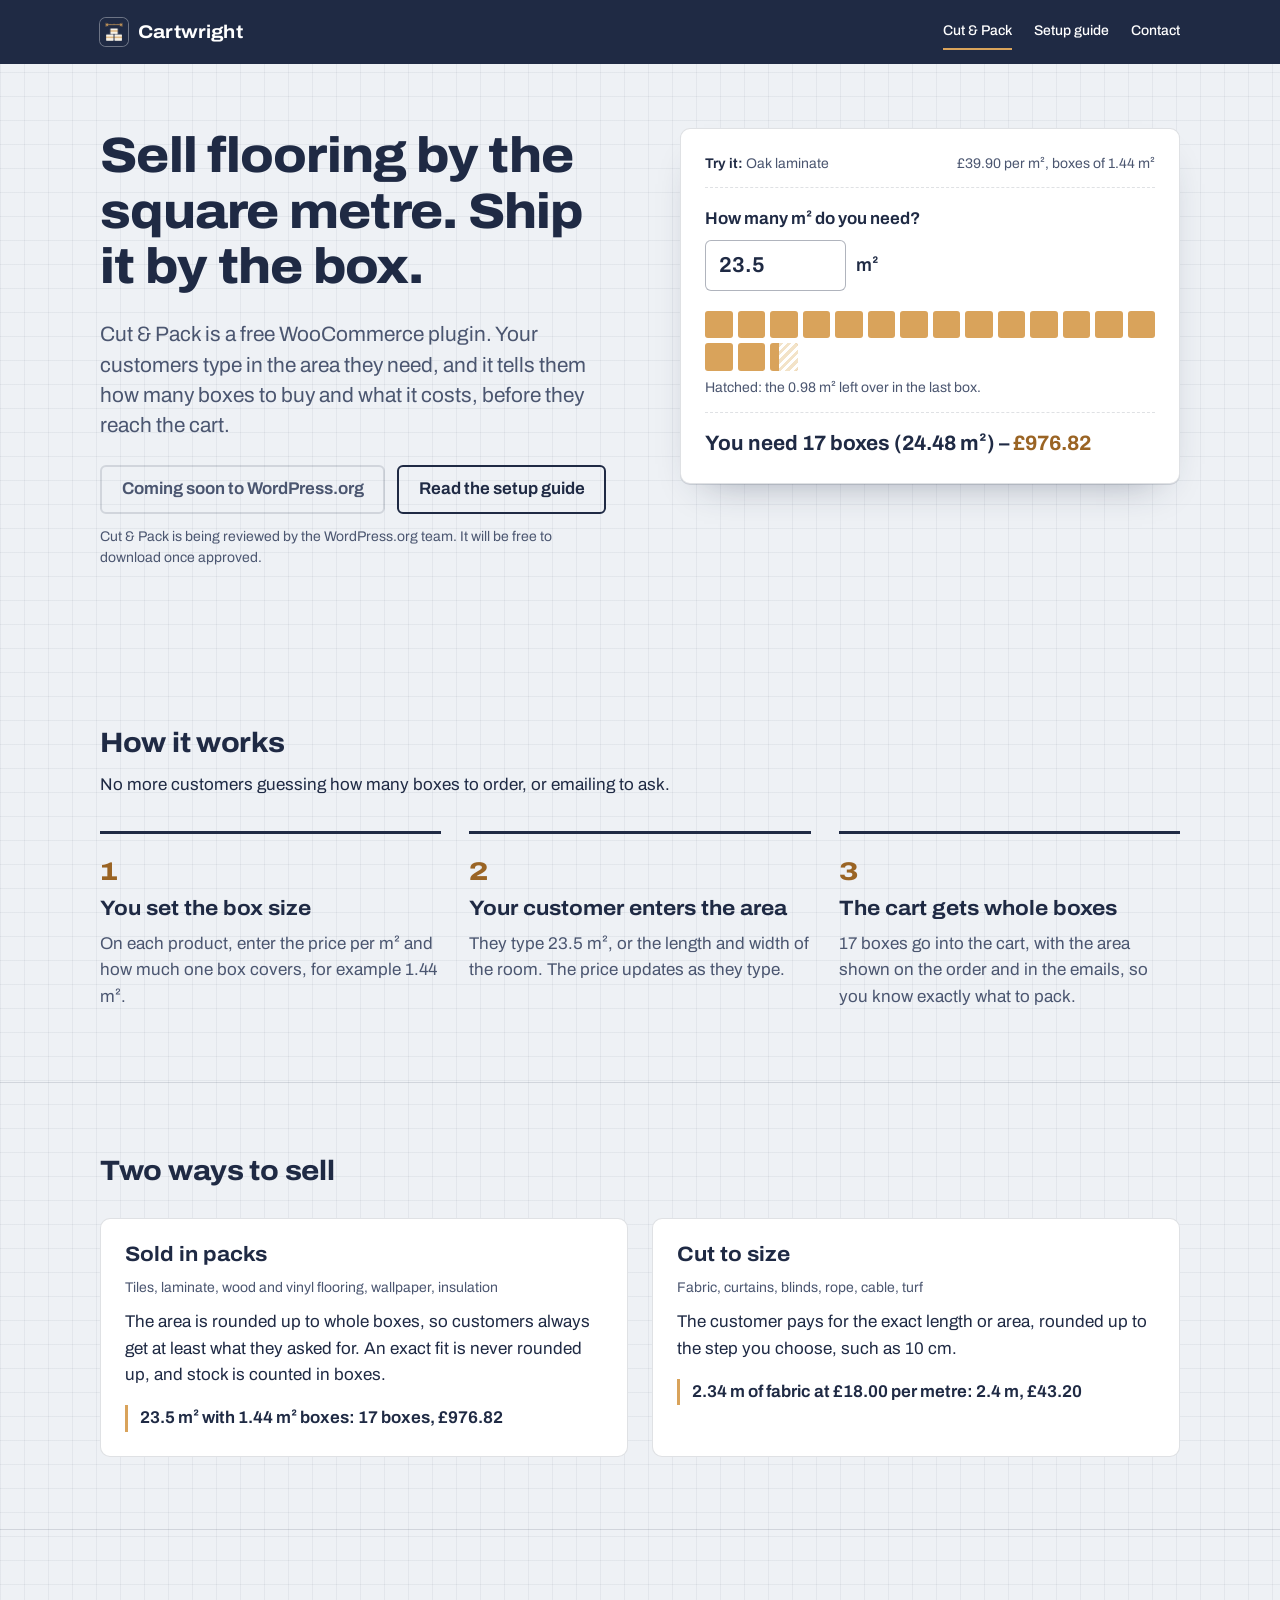
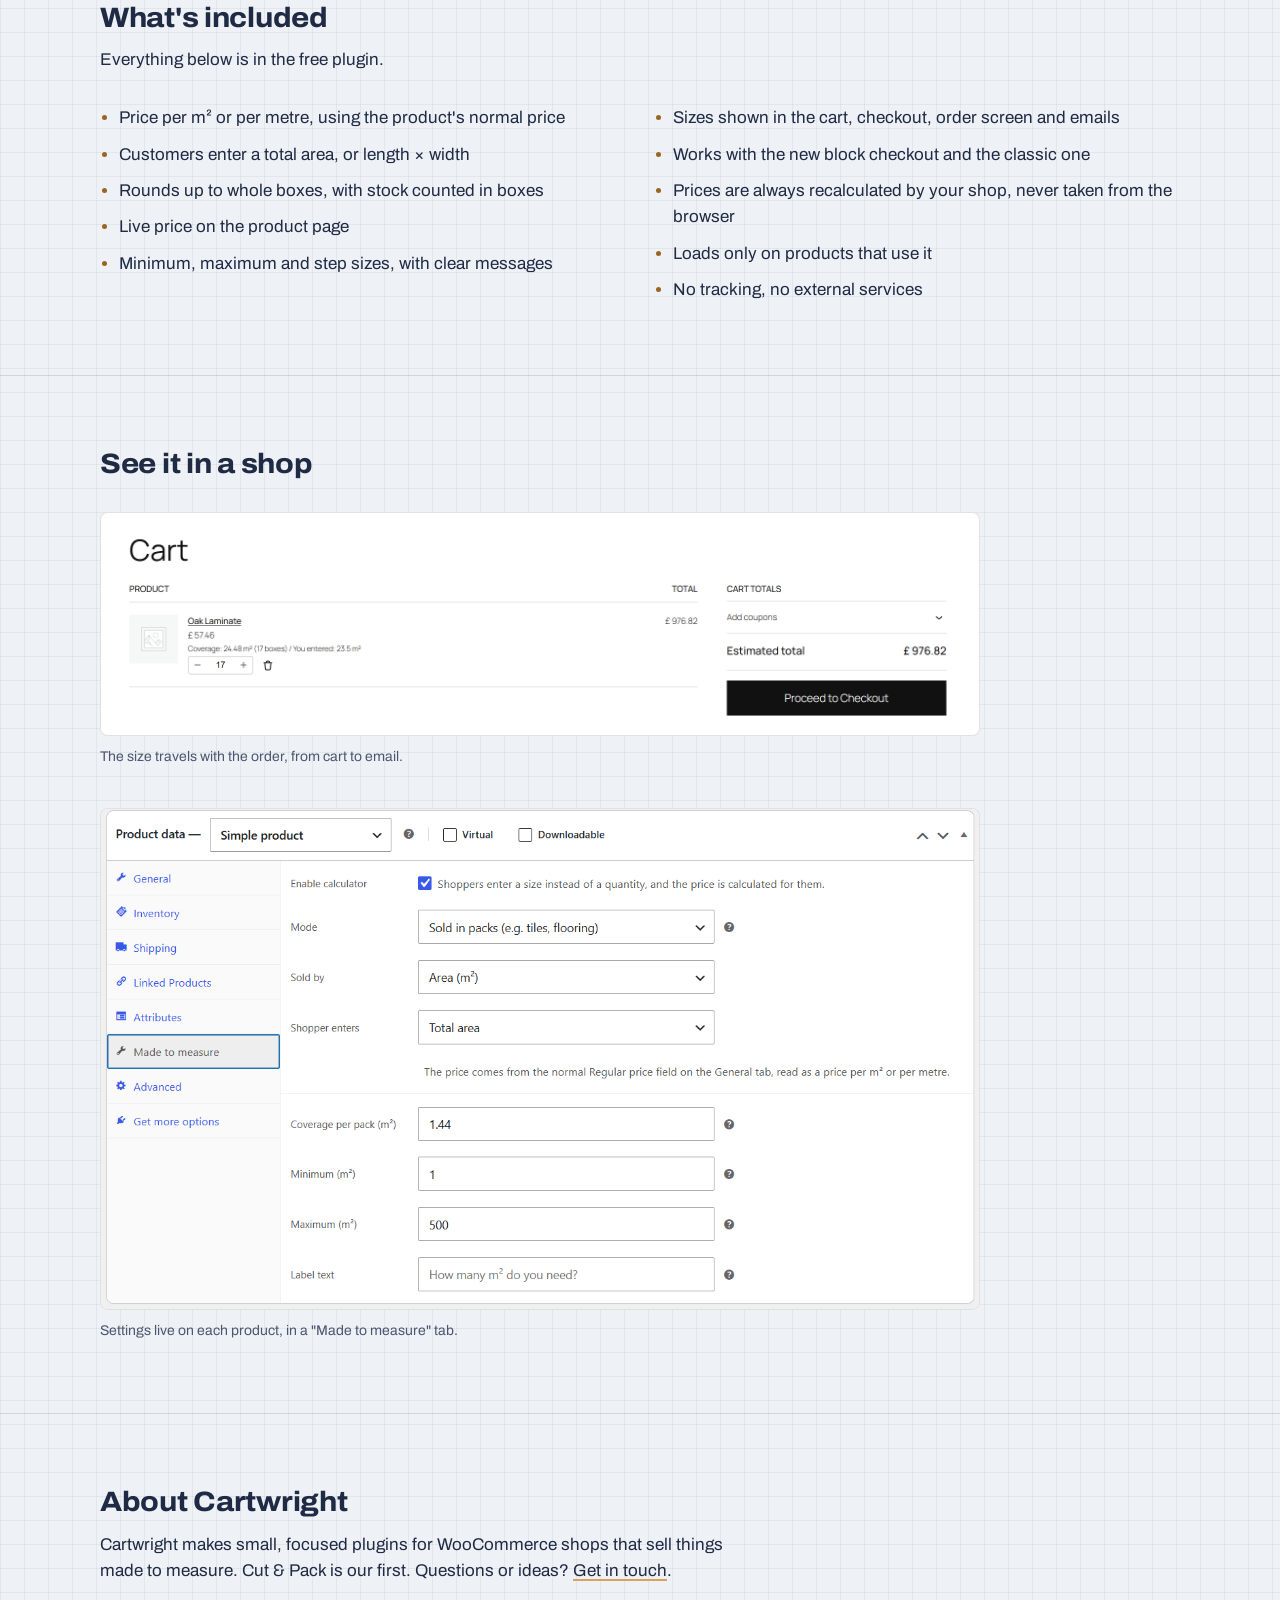
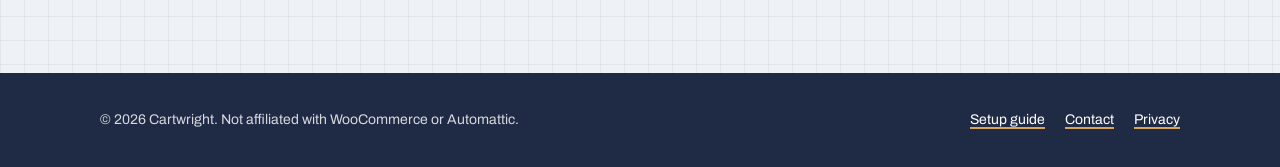
==== index.html @ c766cce6 "Cartwright website: home with Cut & Pack demo, setup guide, contact, privacy Co-Authored-By: Claude " ====
<!doctype html>
<html lang="en-GB">
<head>
	<meta charset="utf-8">
	<meta name="viewport" content="width=device-width, initial-scale=1">
	<title>Cut &amp; Pack – made-to-measure pricing for WooCommerce | Cartwright</title>
	<meta name="description" content="Cut & Pack is a free WooCommerce plugin for tile, flooring and fabric shops. Shoppers enter the area or length they need, and it works out the boxes and the price.">
	<link rel="icon" href="assets/img/favicon-32.png" sizes="32x32">
	<link rel="preload" href="assets/fonts/archivo.woff" as="font" type="font/woff" crossorigin>
	<link rel="stylesheet" href="assets/site.css">
</head>
<body>
	<header class="site-header">
		<div class="wrap">
			<a class="brand" href="./"><img src="assets/img/icon-128x128.png" alt="" width="28" height="28">Cartwright</a>
			<nav class="site-nav" aria-label="Main">
				<a href="./" aria-current="page">Cut &amp; Pack</a>
				<a href="docs/">Setup guide</a>
				<a href="contact/">Contact</a>
			</nav>
		</div>
	</header>

	<main>
		<section class="hero">
			<div class="wrap">
				<div>
					<h1>Sell flooring by the square metre. Ship it by the box.</h1>
					<p class="lead">Cut &amp; Pack is a free WooCommerce plugin. Your customers type in the area they need, and it tells them how many boxes to buy and what it costs, before they reach the cart.</p>
					<div class="actions">
						<span class="btn" aria-disabled="true">Coming soon to WordPress.org</span>
						<a class="btn btn-quiet" href="docs/">Read the setup guide</a>
					</div>
					<p class="note" style="margin-top:12px">Cut &amp; Pack is being reviewed by the WordPress.org team. It will be free to download once approved.</p>
				</div>

				<div class="demo" id="demo">
					<div class="demo-head">
						<span><strong>Try it:</strong> Oak laminate</span>
						<span>£39.90 per m², boxes of 1.44 m²</span>
					</div>
					<label for="demo-area">How many m² do you need?</label>
					<div class="demo-input">
						<input id="demo-area" type="text" inputmode="decimal" autocomplete="off" value="23.5" aria-describedby="demo-result">
						<span class="unit">m²</span>
					</div>
					<div class="boxes" id="demo-boxes" aria-hidden="true"></div>
					<p class="boxes-key" id="demo-key"></p>
					<p class="result" id="demo-result" aria-live="polite"></p>
					<p class="demo-error" id="demo-error" role="alert" hidden></p>
				</div>
			</div>
		</section>

		<section class="section" id="how">
			<div class="wrap">
				<div class="section-intro">
					<h2>How it works</h2>
					<p>No more customers guessing how many boxes to order, or emailing to ask.</p>
				</div>
				<ol class="steps">
					<li>
						<h3>You set the box size</h3>
						<p>On each product, enter the price per m² and how much one box covers, for example 1.44 m².</p>
					</li>
					<li>
						<h3>Your customer enters the area</h3>
						<p>They type 23.5 m², or the length and width of the room. The price updates as they type.</p>
					</li>
					<li>
						<h3>The cart gets whole boxes</h3>
						<p>17 boxes go into the cart, with the area shown on the order and in the emails, so you know exactly what to pack.</p>
					</li>
				</ol>
			</div>
		</section>

		<section class="section" id="modes">
			<div class="wrap">
				<div class="section-intro">
					<h2>Two ways to sell</h2>
				</div>
				<div class="modes">
					<div class="mode">
						<h3>Sold in packs</h3>
						<p class="for">Tiles, laminate, wood and vinyl flooring, wallpaper, insulation</p>
						<p>The area is rounded up to whole boxes, so customers always get at least what they asked for. An exact fit is never rounded up, and stock is counted in boxes.</p>
						<p class="example">23.5 m² with 1.44 m² boxes: 17 boxes, £976.82</p>
					</div>
					<div class="mode">
						<h3>Cut to size</h3>
						<p class="for">Fabric, curtains, blinds, rope, cable, turf</p>
						<p>The customer pays for the exact length or area, rounded up to the step you choose, such as 10 cm.</p>
						<p class="example">2.34 m of fabric at £18.00 per metre: 2.4 m, £43.20</p>
					</div>
				</div>
			</div>
		</section>

		<section class="section" id="features">
			<div class="wrap">
				<div class="section-intro">
					<h2>What's included</h2>
					<p>Everything below is in the free plugin.</p>
				</div>
				<ul class="features">
					<li>Price per m² or per metre, using the product's normal price</li>
					<li>Customers enter a total area, or length × width</li>
					<li>Rounds up to whole boxes, with stock counted in boxes</li>
					<li>Live price on the product page</li>
					<li>Minimum, maximum and step sizes, with clear messages</li>
					<li>Sizes shown in the cart, checkout, order screen and emails</li>
					<li>Works with the new block checkout and the classic one</li>
					<li>Prices are always recalculated by your shop, never taken from the browser</li>
					<li>Loads only on products that use it</li>
					<li>No tracking, no external services</li>
				</ul>
			</div>
		</section>

		<section class="section" id="screenshots">
			<div class="wrap">
				<div class="section-intro">
					<h2>See it in a shop</h2>
				</div>
				<div class="shots">
					<figure class="shot">
						<img src="assets/img/screenshot-2.png" width="1800" height="456" alt="Cart showing Oak Laminate, 17 boxes at £57.46, with the line Coverage: 24.48 m² (17 boxes), You entered: 23.5 m². Total £976.82.">
						<figcaption>The size travels with the order, from cart to email.</figcaption>
					</figure>
					<figure class="shot">
						<img src="assets/img/screenshot-3.png" width="1291" height="735" alt="The Made to measure tab on the WooCommerce product edit screen, with settings for mode, unit, coverage per pack, minimum and maximum.">
						<figcaption>Settings live on each product, in a "Made to measure" tab.</figcaption>
					</figure>
				</div>
			</div>
		</section>

		<section class="section" id="about">
			<div class="wrap">
				<h2>About Cartwright</h2>
				<p>Cartwright makes small, focused plugins for WooCommerce shops that sell things made to measure. Cut &amp; Pack is our first. Questions or ideas? <a href="contact/">Get in touch</a>.</p>
			</div>
		</section>
	</main>

	<footer class="site-footer">
		<div class="wrap">
			<p>© 2026 Cartwright. Not affiliated with WooCommerce or Automattic.</p>
			<nav aria-label="Footer">
				<a href="docs/">Setup guide</a>
				<a href="contact/">Contact</a>
				<a href="privacy/">Privacy</a>
			</nav>
		</div>
	</footer>

	<script src="assets/demo.js" defer></script>
</body>
</html>
---- assets/site.css ----
/* Cartwright: site styles. One family (Archivo), drafting-paper palette from the plugin icon. */

@font-face {
	font-family: "Archivo";
	src: url("fonts/archivo.woff") format("woff");
	font-weight: 100 900;
	font-stretch: 62% 125%;
	font-display: swap;
}

:root {
	--ink: #1f2a44;        /* navy from the icon: text, header, buttons */
	--ink-soft: #4b5670;   /* secondary text */
	--oak: #d9a35b;        /* box fills, dimension lines */
	--oak-deep: #9a6424;   /* oak dark enough for text on light backgrounds */
	--paper: #eef1f5;      /* cool drafting-paper page background */
	--sheet: #ffffff;      /* panels */
	--rule: rgba(31, 42, 68, 0.14);
	--grid: rgba(31, 42, 68, 0.055);

	--step--1: 0.875rem;
	--step-0: 1.0625rem;
	--step-1: 1.3rem;
	--step-2: 1.75rem;
	--step-3: clamp(2.1rem, 4.2vw, 3.1rem);

	--measure: 64ch;
	--wrap: 1120px;
}

*,
*::before,
*::after {
	box-sizing: border-box;
}

html {
	-webkit-text-size-adjust: 100%;
}

body {
	margin: 0;
	font-family: "Archivo", system-ui, sans-serif;
	font-size: var(--step-0);
	line-height: 1.55;
	color: var(--ink);
	background-color: var(--paper);
	background-image:
		linear-gradient(var(--grid) 1px, transparent 1px),
		linear-gradient(90deg, var(--grid) 1px, transparent 1px);
	background-size: 24px 24px;
}

img {
	max-width: 100%;
	height: auto;
	display: block;
}

a {
	color: var(--ink);
	text-decoration-color: var(--oak);
	text-decoration-thickness: 2px;
	text-underline-offset: 3px;
}

a:hover {
	text-decoration-color: currentColor;
}

:focus-visible {
	outline: 3px solid var(--oak);
	outline-offset: 2px;
	border-radius: 2px;
}

.wrap {
	max-width: var(--wrap);
	margin: 0 auto;
	padding: 0 20px;
}

/* Header */
.site-header {
	background: var(--ink);
	color: #fff;
}

.site-header .wrap {
	display: flex;
	align-items: center;
	justify-content: space-between;
	gap: 16px;
	min-height: 64px;
	flex-wrap: wrap;
}

.brand {
	display: inline-flex;
	align-items: center;
	gap: 10px;
	color: #fff;
	text-decoration: none;
	font-weight: 700;
	font-stretch: 112%;
	font-size: 1.15rem;
	letter-spacing: 0.01em;
}

.brand img {
	width: 28px;
	height: 28px;
	border-radius: 6px;
	box-shadow: 0 0 0 1px rgba(255, 255, 255, 0.35);
}

.site-nav {
	display: flex;
	gap: 22px;
	flex-wrap: wrap;
}

.site-nav a {
	color: #fff;
	text-decoration: none;
	font-size: var(--step--1);
	font-weight: 500;
	padding: 6px 0;
	border-bottom: 2px solid transparent;
}

.site-nav a:hover,
.site-nav a[aria-current="page"] {
	border-bottom-color: var(--oak);
}

/* Type */
h1,
h2,
h3 {
	line-height: 1.12;
	margin: 0 0 0.5em;
	font-stretch: 108%;
}

h1 {
	font-size: var(--step-3);
	font-weight: 800;
	letter-spacing: -0.015em;
}

h2 {
	font-size: var(--step-2);
	font-weight: 750;
	letter-spacing: -0.01em;
}

h3 {
	font-size: var(--step-1);
	font-weight: 700;
}

p {
	margin: 0 0 1em;
	max-width: var(--measure);
}

.lead {
	font-size: var(--step-1);
	line-height: 1.45;
	color: var(--ink-soft);
}

/* Buttons */
.btn {
	display: inline-block;
	font: inherit;
	font-weight: 650;
	padding: 0.7em 1.15em;
	border-radius: 6px;
	text-decoration: none;
	border: 2px solid var(--ink);
	background: var(--ink);
	color: #fff;
	line-height: 1.2;
}

.btn:hover {
	background: #2b3a5e;
	border-color: #2b3a5e;
}

.btn-quiet {
	background: transparent;
	color: var(--ink);
}

.btn-quiet:hover {
	background: var(--sheet);
	border-color: var(--ink);
}

.btn[aria-disabled="true"] {
	background: transparent;
	color: var(--ink-soft);
	border-color: var(--rule);
	cursor: default;
}

.actions {
	display: flex;
	flex-wrap: wrap;
	gap: 12px;
	align-items: center;
	margin-top: 1.5em;
}

.note {
	font-size: var(--step--1);
	color: var(--ink-soft);
}

/* Sections */
.section {
	padding: 72px 0;
}

.section + .section {
	border-top: 1px solid var(--rule);
}

.section-intro {
	margin-bottom: 32px;
}

/* Hero */
.hero {
	padding: 64px 0 72px;
}

.hero .wrap {
	display: grid;
	grid-template-columns: 1fr;
	gap: 40px;
	align-items: start;
}

@media (min-width: 900px) {
	.hero .wrap {
		grid-template-columns: 1.05fr 1fr;
		gap: 56px;
	}
}

/* Demo: the calculator, drawn like a plan sheet */
.demo {
	background: var(--sheet);
	border: 1px solid var(--rule);
	border-radius: 10px;
	padding: 24px;
	box-shadow: 0 1px 0 var(--rule), 0 18px 40px -24px rgba(31, 42, 68, 0.45);
}

.demo-head {
	display: flex;
	justify-content: space-between;
	align-items: baseline;
	gap: 12px;
	flex-wrap: wrap;
	font-size: var(--step--1);
	color: var(--ink-soft);
	border-bottom: 1px dashed var(--rule);
	padding-bottom: 12px;
	margin-bottom: 18px;
}

.demo-head strong {
	color: var(--ink);
	font-weight: 650;
}

.demo label {
	display: block;
	font-weight: 650;
	margin-bottom: 8px;
}

.demo-input {
	display: flex;
	align-items: center;
	gap: 10px;
}

.demo input {
	font: inherit;
	font-size: 1.35rem;
	font-weight: 650;
	width: 6.5em;
	padding: 0.35em 0.6em;
	border: 1px solid rgba(31, 42, 68, 0.35);
	border-radius: 6px;
	color: var(--ink);
	background: #fff;
}

.demo input:focus-visible {
	outline: 3px solid var(--oak);
	outline-offset: 1px;
}

.demo .unit {
	font-size: 1.15rem;
	font-weight: 600;
}

.boxes {
	display: grid;
	grid-template-columns: repeat(auto-fill, minmax(26px, 1fr));
	gap: 5px;
	margin: 20px 0 6px;
	min-height: 26px;
}

.box {
	aspect-ratio: 1;
	border-radius: 3px;
	background: var(--oak);
	position: relative;
}

/* The unused part of the last box, shown as hatching. */
.box .spare {
	position: absolute;
	top: 0;
	right: 0;
	bottom: 0;
	background: repeating-linear-gradient(135deg, #f3e3c8 0 3px, #fff 3px 6px);
	border-radius: 0 3px 3px 0;
}

.boxes-key {
	font-size: var(--step--1);
	color: var(--ink-soft);
	margin: 0 0 14px;
}

.result {
	font-size: var(--step-1);
	font-weight: 700;
	margin: 0;
	padding-top: 14px;
	border-top: 1px dashed var(--rule);
}

.result .price {
	color: var(--oak-deep);
}

.demo-error {
	color: #a12828;
	font-weight: 600;
	margin: 12px 0 0;
}

/* Steps: a real sequence, so numbered */
.steps {
	list-style: none;
	padding: 0;
	margin: 0;
	display: grid;
	gap: 28px;
	counter-reset: step;
}

@media (min-width: 800px) {
	.steps {
		grid-template-columns: repeat(3, 1fr);
	}
}

.steps li {
	counter-increment: step;
	padding-top: 18px;
	border-top: 3px solid var(--ink);
}

.steps li::before {
	content: counter(step);
	display: block;
	font-weight: 800;
	font-stretch: 120%;
	font-size: 1.6rem;
	color: var(--oak-deep);
	margin-bottom: 6px;
}

.steps p {
	margin: 0;
	color: var(--ink-soft);
}

/* Two modes */
.modes {
	display: grid;
	gap: 24px;
}

@media (min-width: 800px) {
	.modes {
		grid-template-columns: 1fr 1fr;
	}
}

.mode {
	background: var(--sheet);
	border: 1px solid var(--rule);
	border-radius: 10px;
	padding: 24px;
}

.mode .example {
	font-weight: 650;
	border-left: 3px solid var(--oak);
	padding-left: 12px;
	margin: 14px 0 0;
}

.mode .for {
	color: var(--ink-soft);
	font-size: var(--step--1);
	margin-bottom: 0.75em;
}

/* Feature list */
.features {
	columns: 1;
	column-gap: 48px;
	padding-left: 1.1em;
	margin: 0;
}

@media (min-width: 800px) {
	.features {
		columns: 2;
	}
}

.features li {
	break-inside: avoid;
	margin-bottom: 10px;
}

.features li::marker {
	color: var(--oak-deep);
}

/* Screenshots */
.shots {
	display: grid;
	gap: 40px;
	max-width: 880px;
}

.shot {
	margin: 0;
}

.shot img {
	border: 1px solid var(--rule);
	border-radius: 8px;
	background: #fff;
}

.shot figcaption {
	font-size: var(--step--1);
	color: var(--ink-soft);
	margin-top: 10px;
}

/* Prose pages (docs, contact, privacy) */
.page {
	padding: 56px 0 80px;
}

.prose {
	background: var(--sheet);
	border: 1px solid var(--rule);
	border-radius: 10px;
	padding: clamp(24px, 5vw, 48px);
	max-width: 820px;
}

.prose h2 {
	margin-top: 1.6em;
}

.prose h3 {
	margin-top: 1.4em;
}

.prose ol,
.prose ul {
	max-width: var(--measure);
	padding-left: 1.3em;
}

.prose li {
	margin-bottom: 8px;
}

.prose code {
	font-family: inherit;
	font-weight: 650;
	background: var(--paper);
	padding: 1px 6px;
	border-radius: 4px;
}

.todo {
	background: #fff6e0;
	border: 1px dashed var(--oak-deep);
	padding: 2px 6px;
	border-radius: 4px;
}

/* Footer */
.site-footer {
	background: var(--ink);
	color: rgba(255, 255, 255, 0.82);
	padding: 36px 0;
	font-size: var(--step--1);
}

.site-footer .wrap {
	display: flex;
	flex-wrap: wrap;
	gap: 16px 32px;
	justify-content: space-between;
}

.site-footer a {
	color: #fff;
}

.site-footer nav {
	display: flex;
	gap: 20px;
	flex-wrap: wrap;
}

.site-footer p {
	margin: 0;
}

@media (prefers-reduced-motion: no-preference) {
	.box {
		transition: background-color 0.15s ease;
	}
}
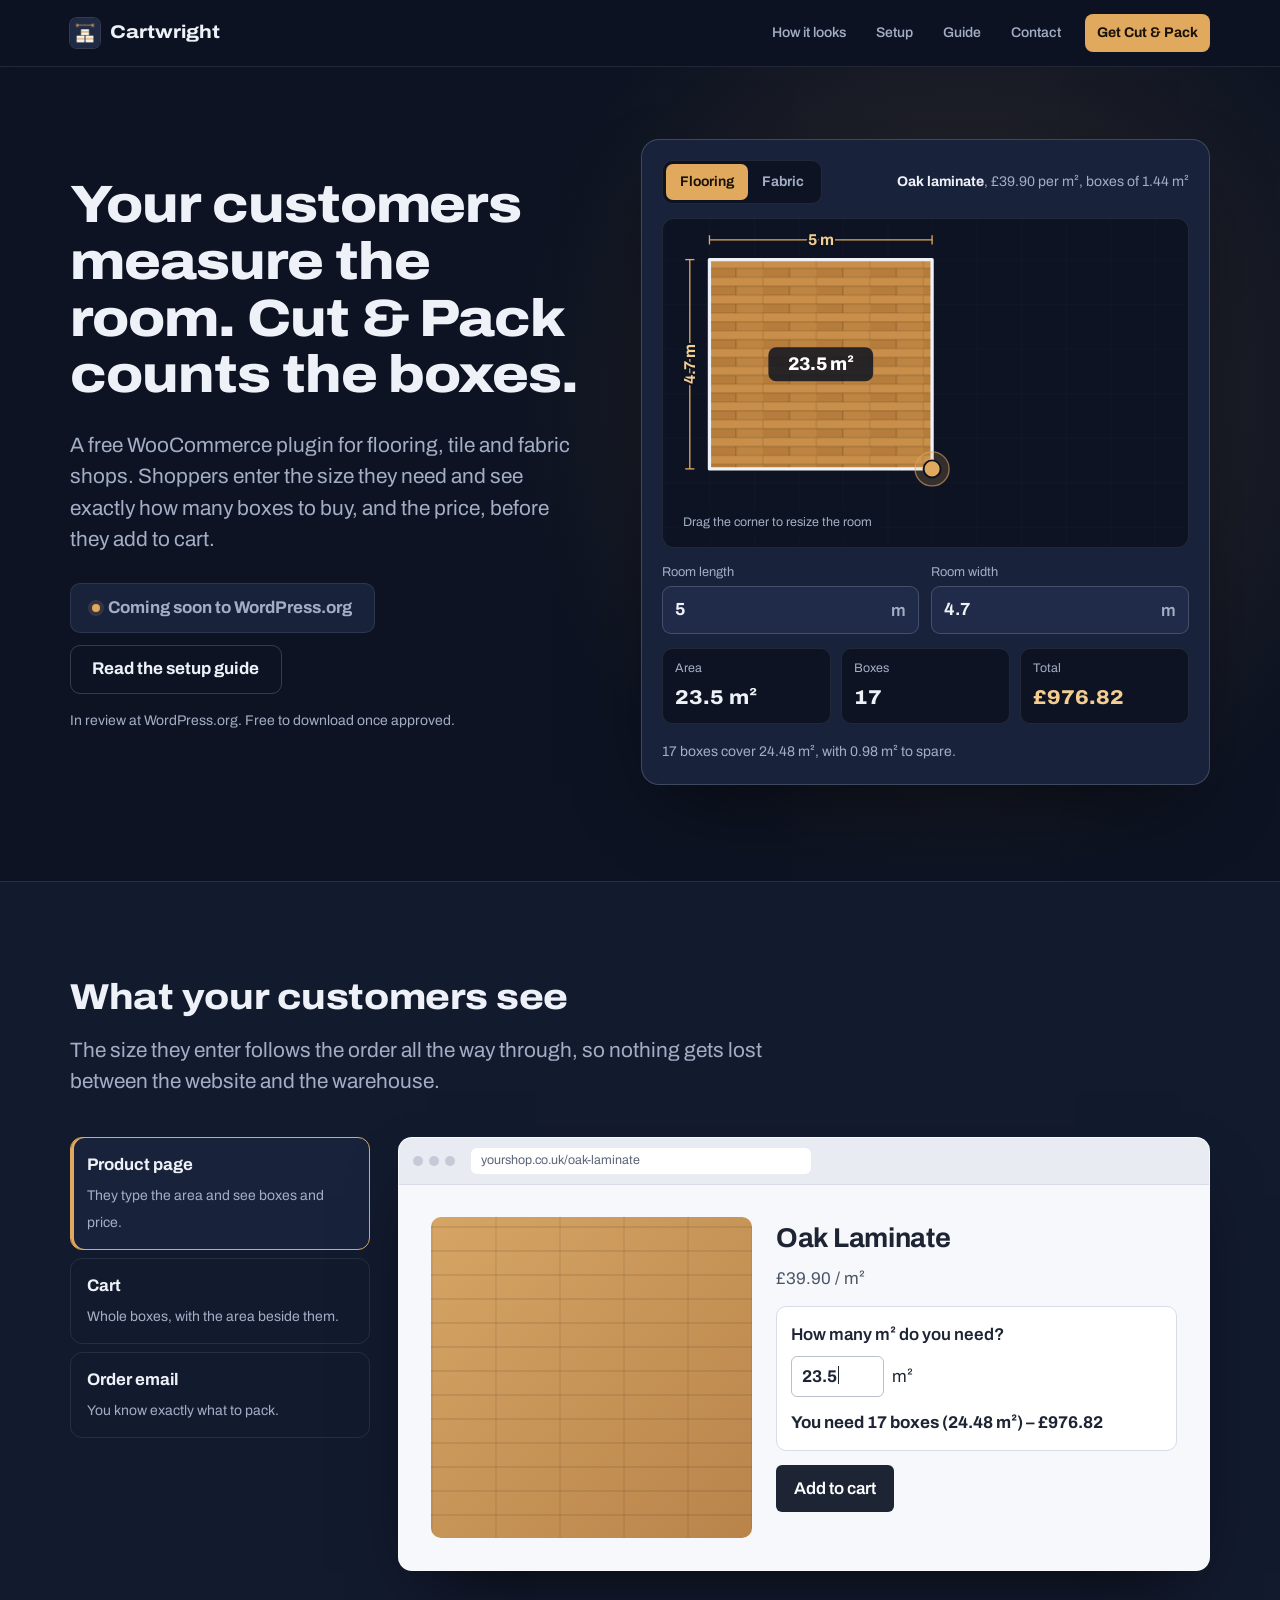
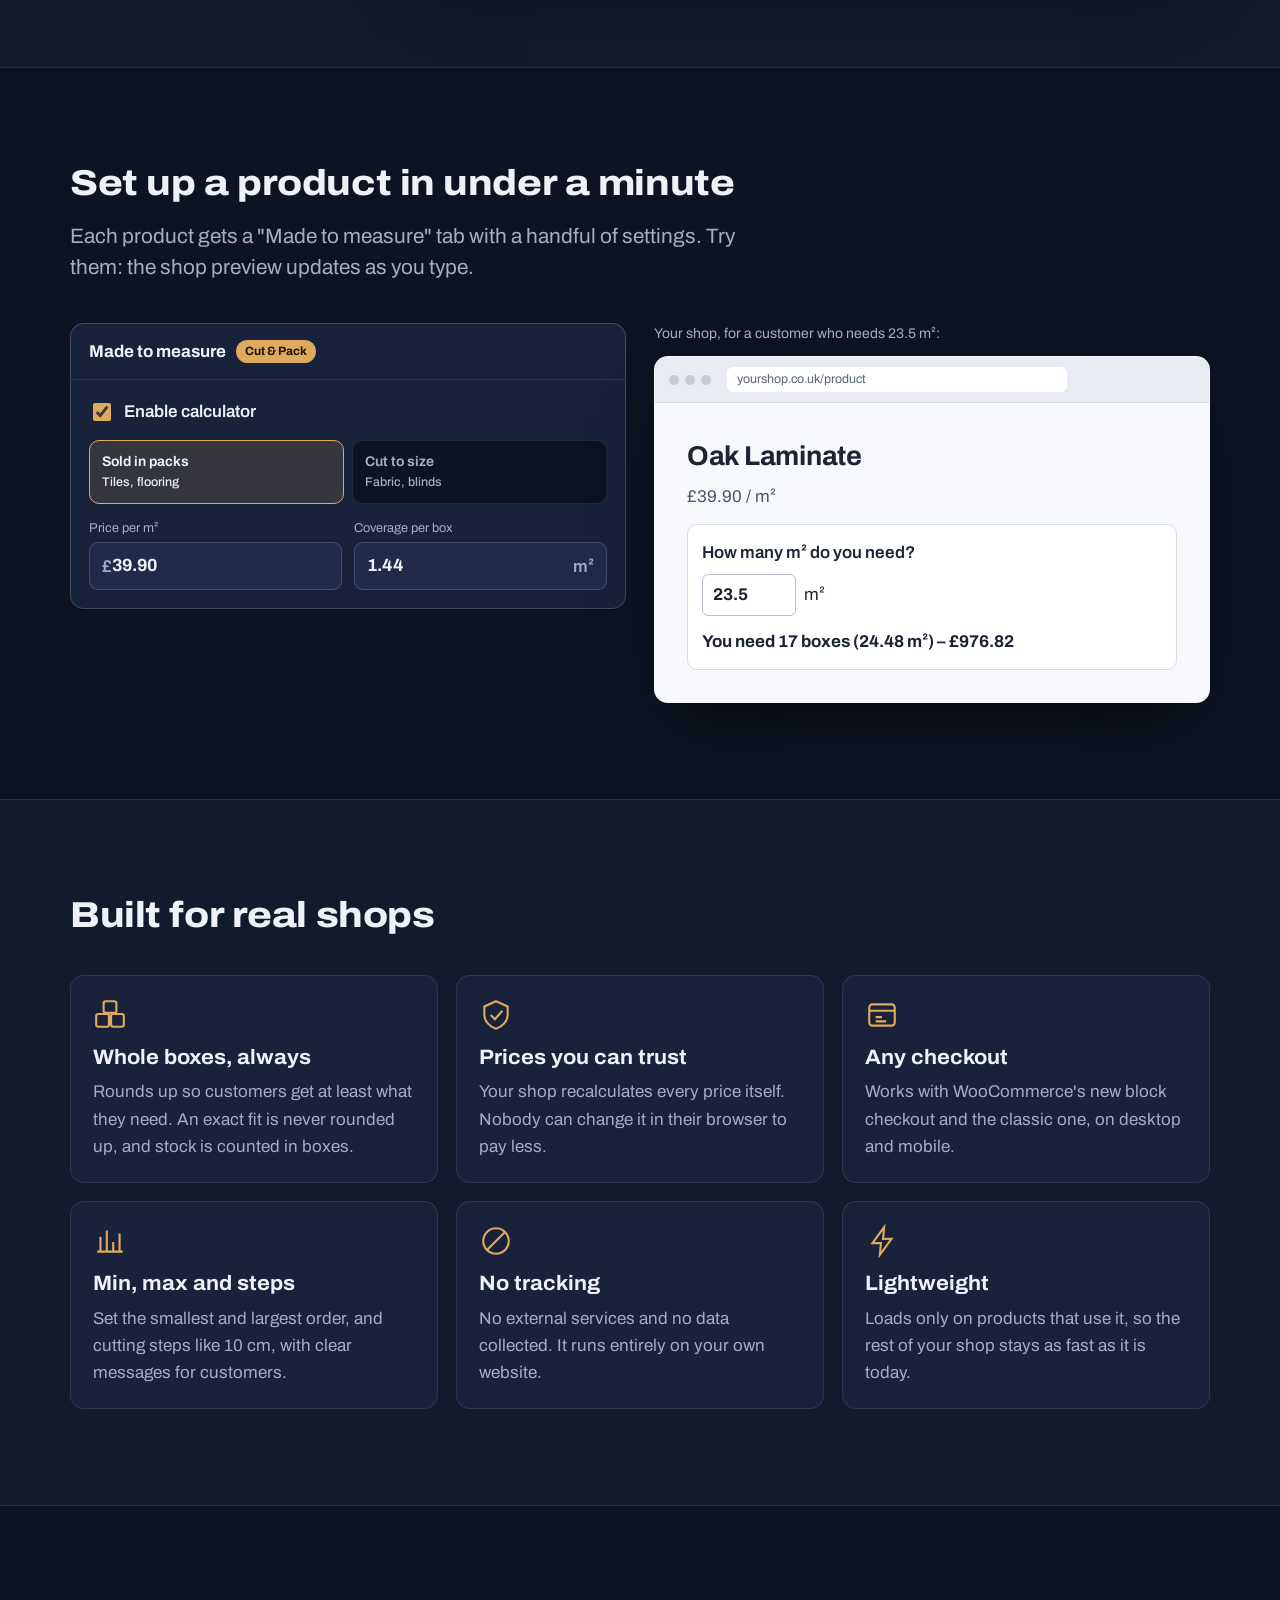
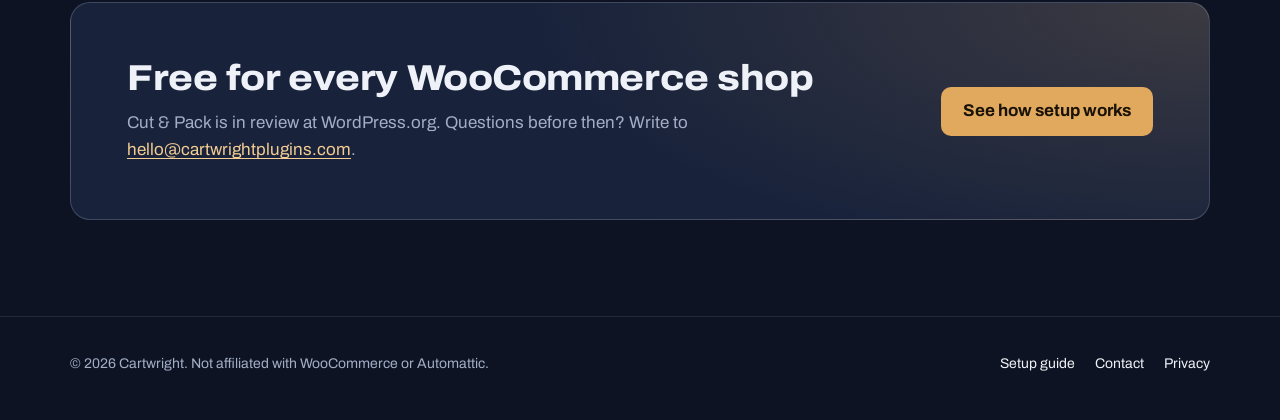
==== commit 76c56a39: "Website v2: dark theme, interactive room planner, customer-journey tabs, live setup demo; screenshot" ====
--- a/index.html
+++ b/index.html
@@ -4,7 +4,8 @@
 	<meta charset="utf-8">
 	<meta name="viewport" content="width=device-width, initial-scale=1">
 	<title>Cut &amp; Pack – made-to-measure pricing for WooCommerce | Cartwright</title>
-	<meta name="description" content="Cut & Pack is a free WooCommerce plugin for tile, flooring and fabric shops. Shoppers enter the area or length they need, and it works out the boxes and the price.">
+	<meta name="description" content="Cut & Pack is a free WooCommerce plugin for tile, flooring and fabric shops. Customers enter the size they need; it works out the boxes and the price.">
+	<meta name="theme-color" content="#0d1322">
 	<link rel="icon" href="assets/img/favicon-32.png" sizes="32x32">
 	<link rel="preload" href="assets/fonts/archivo.woff" as="font" type="font/woff" crossorigin>
 	<link rel="stylesheet" href="assets/site.css">
@@ -12,134 +13,249 @@
 <body>
 	<header class="site-header">
 		<div class="wrap">
-			<a class="brand" href="./"><img src="assets/img/icon-128x128.png" alt="" width="28" height="28">Cartwright</a>
+			<a class="brand" href="./"><img src="assets/img/icon-128x128.png" alt="" width="30" height="30">Cartwright</a>
 			<nav class="site-nav" aria-label="Main">
-				<a href="./" aria-current="page">Cut &amp; Pack</a>
-				<a href="docs/">Setup guide</a>
+				<a href="#see-it">How it looks</a>
+				<a href="#setup">Setup</a>
+				<a href="docs/">Guide</a>
 				<a href="contact/">Contact</a>
+				<a class="nav-cta" href="#get">Get Cut &amp; Pack</a>
 			</nav>
 		</div>
 	</header>
 
 	<main>
+		<!-- Hero with the room planner -->
 		<section class="hero">
 			<div class="wrap">
 				<div>
-					<h1>Sell flooring by the square metre. Ship it by the box.</h1>
-					<p class="lead">Cut &amp; Pack is a free WooCommerce plugin. Your customers type in the area they need, and it tells them how many boxes to buy and what it costs, before they reach the cart.</p>
+					<h1>Your customers measure the room. Cut &amp; Pack counts the boxes.</h1>
+					<p class="lead">A free WooCommerce plugin for flooring, tile and fabric shops. Shoppers enter the size they need and see exactly how many boxes to buy, and the price, before they add to cart.</p>
 					<div class="actions">
-						<span class="btn" aria-disabled="true">Coming soon to WordPress.org</span>
-						<a class="btn btn-quiet" href="docs/">Read the setup guide</a>
-					</div>
-					<p class="note" style="margin-top:12px">Cut &amp; Pack is being reviewed by the WordPress.org team. It will be free to download once approved.</p>
-				</div>
-
-				<div class="demo" id="demo">
-					<div class="demo-head">
-						<span><strong>Try it:</strong> Oak laminate</span>
-						<span>£39.90 per m², boxes of 1.44 m²</span>
-					</div>
-					<label for="demo-area">How many m² do you need?</label>
-					<div class="demo-input">
-						<input id="demo-area" type="text" inputmode="decimal" autocomplete="off" value="23.5" aria-describedby="demo-result">
-						<span class="unit">m²</span>
-					</div>
-					<div class="boxes" id="demo-boxes" aria-hidden="true"></div>
-					<p class="boxes-key" id="demo-key"></p>
-					<p class="result" id="demo-result" aria-live="polite"></p>
-					<p class="demo-error" id="demo-error" role="alert" hidden></p>
-				</div>
-			</div>
-		</section>
-
-		<section class="section" id="how">
-			<div class="wrap">
-				<div class="section-intro">
-					<h2>How it works</h2>
-					<p>No more customers guessing how many boxes to order, or emailing to ask.</p>
-				</div>
-				<ol class="steps">
-					<li>
-						<h3>You set the box size</h3>
-						<p>On each product, enter the price per m² and how much one box covers, for example 1.44 m².</p>
-					</li>
-					<li>
-						<h3>Your customer enters the area</h3>
-						<p>They type 23.5 m², or the length and width of the room. The price updates as they type.</p>
-					</li>
-					<li>
-						<h3>The cart gets whole boxes</h3>
-						<p>17 boxes go into the cart, with the area shown on the order and in the emails, so you know exactly what to pack.</p>
-					</li>
-				</ol>
-			</div>
-		</section>
-
-		<section class="section" id="modes">
-			<div class="wrap">
-				<div class="section-intro">
-					<h2>Two ways to sell</h2>
-				</div>
-				<div class="modes">
-					<div class="mode">
-						<h3>Sold in packs</h3>
-						<p class="for">Tiles, laminate, wood and vinyl flooring, wallpaper, insulation</p>
-						<p>The area is rounded up to whole boxes, so customers always get at least what they asked for. An exact fit is never rounded up, and stock is counted in boxes.</p>
-						<p class="example">23.5 m² with 1.44 m² boxes: 17 boxes, £976.82</p>
-					</div>
-					<div class="mode">
-						<h3>Cut to size</h3>
-						<p class="for">Fabric, curtains, blinds, rope, cable, turf</p>
-						<p>The customer pays for the exact length or area, rounded up to the step you choose, such as 10 cm.</p>
-						<p class="example">2.34 m of fabric at £18.00 per metre: 2.4 m, £43.20</p>
-					</div>
-				</div>
-			</div>
-		</section>
-
-		<section class="section" id="features">
-			<div class="wrap">
-				<div class="section-intro">
-					<h2>What's included</h2>
-					<p>Everything below is in the free plugin.</p>
-				</div>
-				<ul class="features">
-					<li>Price per m² or per metre, using the product's normal price</li>
-					<li>Customers enter a total area, or length × width</li>
-					<li>Rounds up to whole boxes, with stock counted in boxes</li>
-					<li>Live price on the product page</li>
-					<li>Minimum, maximum and step sizes, with clear messages</li>
-					<li>Sizes shown in the cart, checkout, order screen and emails</li>
-					<li>Works with the new block checkout and the classic one</li>
-					<li>Prices are always recalculated by your shop, never taken from the browser</li>
-					<li>Loads only on products that use it</li>
-					<li>No tracking, no external services</li>
-				</ul>
-			</div>
-		</section>
-
-		<section class="section" id="screenshots">
-			<div class="wrap">
-				<div class="section-intro">
-					<h2>See it in a shop</h2>
-				</div>
-				<div class="shots">
-					<figure class="shot">
-						<img src="assets/img/screenshot-2.png" width="1800" height="456" alt="Cart showing Oak Laminate, 17 boxes at £57.46, with the line Coverage: 24.48 m² (17 boxes), You entered: 23.5 m². Total £976.82.">
-						<figcaption>The size travels with the order, from cart to email.</figcaption>
-					</figure>
-					<figure class="shot">
-						<img src="assets/img/screenshot-3.png" width="1291" height="735" alt="The Made to measure tab on the WooCommerce product edit screen, with settings for mode, unit, coverage per pack, minimum and maximum.">
-						<figcaption>Settings live on each product, in a "Made to measure" tab.</figcaption>
-					</figure>
-				</div>
-			</div>
-		</section>
-
-		<section class="section" id="about">
-			<div class="wrap">
-				<h2>About Cartwright</h2>
-				<p>Cartwright makes small, focused plugins for WooCommerce shops that sell things made to measure. Cut &amp; Pack is our first. Questions or ideas? <a href="contact/">Get in touch</a>.</p>
+						<span class="btn btn-pending" id="get"><span class="dot" aria-hidden="true"></span>Coming soon to WordPress.org</span>
+						<a class="btn btn-ghost" href="docs/">Read the setup guide</a>
+					</div>
+					<p class="hero-note">In review at WordPress.org. Free to download once approved.</p>
+				</div>
+
+				<div class="planner" id="planner">
+					<div class="planner-top">
+						<div class="switch" role="group" aria-label="Product type">
+							<button type="button" data-mode="packs" aria-pressed="true">Flooring</button>
+							<button type="button" data-mode="cut" aria-pressed="false">Fabric</button>
+						</div>
+						<div class="planner-product" id="planner-product"></div>
+					</div>
+
+					<div class="stage" id="stage">
+						<svg id="plan" viewBox="0 0 800 500" role="img" aria-labelledby="plan-title">
+							<title id="plan-title">Room plan that updates as you change the size</title>
+						</svg>
+						<span class="hint" id="hint">Drag the corner to resize the room</span>
+					</div>
+
+					<div class="fields" id="fields"></div>
+
+					<dl class="readout" id="readout"></dl>
+					<p class="planner-msg" id="planner-msg" aria-live="polite"></p>
+				</div>
+			</div>
+		</section>
+
+		<!-- What the customer sees -->
+		<section class="band band-deep" id="see-it">
+			<div class="wrap">
+				<div class="band-head">
+					<h2>What your customers see</h2>
+					<p class="lead">The size they enter follows the order all the way through, so nothing gets lost between the website and the warehouse.</p>
+				</div>
+
+				<div class="tabs">
+					<div class="tablist" role="tablist" aria-label="Customer journey">
+						<button type="button" role="tab" id="tab-product" aria-controls="panel-product" aria-selected="true">
+							<strong>Product page</strong>
+							<span>They type the area and see boxes and price.</span>
+						</button>
+						<button type="button" role="tab" id="tab-cart" aria-controls="panel-cart" aria-selected="false" tabindex="-1">
+							<strong>Cart</strong>
+							<span>Whole boxes, with the area beside them.</span>
+						</button>
+						<button type="button" role="tab" id="tab-email" aria-controls="panel-email" aria-selected="false" tabindex="-1">
+							<strong>Order email</strong>
+							<span>You know exactly what to pack.</span>
+						</button>
+					</div>
+
+					<div>
+						<div class="screen" role="tabpanel" id="panel-product" aria-labelledby="tab-product">
+							<div class="screen-bar" aria-hidden="true"><i></i><i></i><i></i><span class="url">yourshop.co.uk/oak-laminate</span></div>
+							<div class="screen-body">
+								<div class="mock-product">
+									<div class="mock-photo" role="img" aria-label="Oak laminate planks"></div>
+									<div>
+										<p class="mock-title">Oak Laminate</p>
+										<p class="mock-price">£39.90 / m²</p>
+										<div class="mock-calc">
+											<div class="q">How many m² do you need?</div>
+											<div class="mock-input"><span class="box"><span id="type-target">23.5</span><span class="caret" aria-hidden="true"></span></span> m²</div>
+											<p class="mock-result" id="type-result">You need 17 boxes (24.48 m²) – £976.82</p>
+										</div>
+										<span class="mock-btn">Add to cart</span>
+									</div>
+								</div>
+							</div>
+						</div>
+
+						<div class="screen" role="tabpanel" id="panel-cart" aria-labelledby="tab-cart" hidden>
+							<div class="screen-bar" aria-hidden="true"><i></i><i></i><i></i><span class="url">yourshop.co.uk/cart</span></div>
+							<div class="screen-body">
+								<table class="mock-table">
+									<thead><tr><th>Product</th><th>Qty</th><th class="num">Total</th></tr></thead>
+									<tbody>
+										<tr>
+											<td>Oak Laminate <span class="mock-meta"><b>Coverage:</b> 24.48 m² (17 boxes)</span><span class="mock-meta"><b>You entered:</b> 23.5 m²</span></td>
+											<td>17</td>
+											<td class="num">£976.82</td>
+										</tr>
+										<tr>
+											<td>Linen Fabric <span class="mock-meta"><b>Length:</b> 2.4 m</span><span class="mock-meta"><b>You entered:</b> 2.34 m</span></td>
+											<td>1</td>
+											<td class="num">£43.20</td>
+										</tr>
+									</tbody>
+								</table>
+								<div class="mock-total"><span>Total</span><span>£1,020.02</span></div>
+							</div>
+						</div>
+
+						<div class="screen" role="tabpanel" id="panel-email" aria-labelledby="tab-email" hidden>
+							<div class="screen-bar" aria-hidden="true"><i></i><i></i><i></i><span class="url">Inbox</span></div>
+							<div class="screen-body">
+								<div class="mock-mail">
+									<p class="from">From: Your Shop · To: you</p>
+									<h4>New order #1042 <span class="tag-ok">Paid</span></h4>
+									<table class="mock-table">
+										<tbody>
+											<tr>
+												<td>Oak Laminate × 17 <span class="mock-meta"><b>Coverage:</b> 24.48 m² (17 boxes)</span><span class="mock-meta"><b>You entered:</b> 23.5 m²</span></td>
+												<td class="num">£976.82</td>
+											</tr>
+											<tr>
+												<td>Linen Fabric × 1 <span class="mock-meta"><b>Length:</b> 2.4 m</span></td>
+												<td class="num">£43.20</td>
+											</tr>
+										</tbody>
+									</table>
+								</div>
+							</div>
+						</div>
+					</div>
+				</div>
+			</div>
+		</section>
+
+		<!-- Setup demo -->
+		<section class="band" id="setup">
+			<div class="wrap">
+				<div class="band-head">
+					<h2>Set up a product in under a minute</h2>
+					<p class="lead">Each product gets a "Made to measure" tab with a handful of settings. Try them: the shop preview updates as you type.</p>
+				</div>
+
+				<div class="setup">
+					<div class="admin" id="setup-demo">
+						<div class="admin-head">Made to measure <span class="pill">Cut &amp; Pack</span></div>
+						<div class="admin-body">
+							<label class="toggle"><input type="checkbox" id="s-enabled" checked> Enable calculator</label>
+							<div class="seg" role="group" aria-label="Mode">
+								<button type="button" data-smode="packs" aria-pressed="true">Sold in packs<small>Tiles, flooring</small></button>
+								<button type="button" data-smode="cut" aria-pressed="false">Cut to size<small>Fabric, blinds</small></button>
+							</div>
+							<div class="fields" style="margin-top:0">
+								<div class="field">
+									<label for="s-price" id="s-price-label">Price per m²</label>
+									<div class="in"><span class="u">£</span><input id="s-price" inputmode="decimal" value="39.90"></div>
+								</div>
+								<div class="field">
+									<label for="s-size" id="s-size-label">Coverage per box</label>
+									<div class="in"><input id="s-size" inputmode="decimal" value="1.44"><span class="u" id="s-size-unit">m²</span></div>
+								</div>
+							</div>
+						</div>
+					</div>
+
+					<div>
+						<p class="preview-label">Your shop, for a customer who needs <span id="s-example">23.5 m²</span>:</p>
+						<div class="screen">
+							<div class="screen-bar" aria-hidden="true"><i></i><i></i><i></i><span class="url">yourshop.co.uk/product</span></div>
+							<div class="screen-body">
+								<p class="mock-title" id="p-name">Oak Laminate</p>
+								<p class="mock-price" id="p-price">£39.90 / m²</p>
+								<div class="mock-calc">
+									<div class="q" id="p-q">How many m² do you need?</div>
+									<div class="mock-input"><span class="box" id="p-entered">23.5</span> <span id="p-unit">m²</span></div>
+									<p class="mock-result" id="p-result" aria-live="polite"></p>
+								</div>
+							</div>
+						</div>
+					</div>
+				</div>
+			</div>
+		</section>
+
+		<!-- Features -->
+		<section class="band band-deep" id="features">
+			<div class="wrap">
+				<div class="band-head">
+					<h2>Built for real shops</h2>
+				</div>
+				<div class="grid-3">
+					<div class="tile">
+						<svg viewBox="0 0 32 32" fill="none" stroke="currentColor" stroke-width="2" aria-hidden="true"><rect x="3" y="15" width="12" height="12" rx="2"/><rect x="17" y="15" width="12" height="12" rx="2"/><rect x="10" y="3" width="12" height="11" rx="2"/></svg>
+						<h3>Whole boxes, always</h3>
+						<p>Rounds up so customers get at least what they need. An exact fit is never rounded up, and stock is counted in boxes.</p>
+					</div>
+					<div class="tile">
+						<svg viewBox="0 0 32 32" fill="none" stroke="currentColor" stroke-width="2" aria-hidden="true"><path d="M16 3l11 5v7c0 7-5 12-11 14C10 27 5 22 5 15V8z"/><path d="M11 16l4 4 7-8"/></svg>
+						<h3>Prices you can trust</h3>
+						<p>Your shop recalculates every price itself. Nobody can change it in their browser to pay less.</p>
+					</div>
+					<div class="tile">
+						<svg viewBox="0 0 32 32" fill="none" stroke="currentColor" stroke-width="2" aria-hidden="true"><rect x="4" y="6" width="24" height="20" rx="3"/><path d="M4 12h24M10 18h6M10 22h10"/></svg>
+						<h3>Any checkout</h3>
+						<p>Works with WooCommerce's new block checkout and the classic one, on desktop and mobile.</p>
+					</div>
+					<div class="tile">
+						<svg viewBox="0 0 32 32" fill="none" stroke="currentColor" stroke-width="2" aria-hidden="true"><path d="M4 26h24M7 26V12M13 26V6M19 26v-9M25 26V9"/></svg>
+						<h3>Min, max and steps</h3>
+						<p>Set the smallest and largest order, and cutting steps like 10 cm, with clear messages for customers.</p>
+					</div>
+					<div class="tile">
+						<svg viewBox="0 0 32 32" fill="none" stroke="currentColor" stroke-width="2" aria-hidden="true"><circle cx="16" cy="16" r="12"/><path d="M8 24L24 8"/></svg>
+						<h3>No tracking</h3>
+						<p>No external services and no data collected. It runs entirely on your own website.</p>
+					</div>
+					<div class="tile">
+						<svg viewBox="0 0 32 32" fill="none" stroke="currentColor" stroke-width="2" aria-hidden="true"><path d="M18 3L7 18h8l-1 11 11-15h-8z"/></svg>
+						<h3>Lightweight</h3>
+						<p>Loads only on products that use it, so the rest of your shop stays as fast as it is today.</p>
+					</div>
+				</div>
+			</div>
+		</section>
+
+		<!-- Call to action -->
+		<section class="band">
+			<div class="wrap">
+				<div class="cta">
+					<div>
+						<h2>Free for every WooCommerce shop</h2>
+						<p>Cut &amp; Pack is in review at WordPress.org. Questions before then? Write to <a href="mailto:hello@cartwrightplugins.com">hello@cartwrightplugins.com</a>.</p>
+					</div>
+					<div class="actions" style="margin-top:0">
+						<a class="btn btn-primary" href="docs/">See how setup works</a>
+					</div>
+				</div>
 			</div>
 		</section>
 	</main>
@@ -155,6 +271,6 @@
 		</div>
 	</footer>
 
-	<script src="assets/demo.js" defer></script>
+	<script src="assets/app.js" defer></script>
 </body>
 </html>
--- a/assets/site.css
+++ b/assets/site.css
@@ -1,4 +1,4 @@
-/* Cartwright: site styles. One family (Archivo), drafting-paper palette from the plugin icon. */
+/* Cartwright v2: dark workshop theme. Navy night, oak light. One family: Archivo (self-hosted). */
 
 @font-face {
 	font-family: "Archivo";
@@ -9,23 +9,32 @@
 }
 
 :root {
-	--ink: #1f2a44;        /* navy from the icon: text, header, buttons */
-	--ink-soft: #4b5670;   /* secondary text */
-	--oak: #d9a35b;        /* box fills, dimension lines */
-	--oak-deep: #9a6424;   /* oak dark enough for text on light backgrounds */
-	--paper: #eef1f5;      /* cool drafting-paper page background */
-	--sheet: #ffffff;      /* panels */
-	--rule: rgba(31, 42, 68, 0.14);
-	--grid: rgba(31, 42, 68, 0.055);
+	--night: #0d1322;      /* page */
+	--deep: #121a2e;       /* alternate band */
+	--panel: #18223b;      /* raised surfaces */
+	--panel-2: #1f2b48;    /* inputs, inner surfaces */
+	--line: rgba(214, 224, 245, 0.1);
+	--line-strong: rgba(214, 224, 245, 0.2);
+	--text: #eef1f7;
+	--muted: #a3aec6;
+	--oak: #e0a95e;        /* the accent: boxes, active states */
+	--oak-light: #f3cd92;
+	--oak-dim: rgba(224, 169, 94, 0.14);
+	--plank-a: #c98f4a;
+	--plank-b: #b67c3b;
+	--fabric: #7aa4c9;
+	--ok: #7fcf9b;
+	--bad: #ff8a80;
 
 	--step--1: 0.875rem;
 	--step-0: 1.0625rem;
 	--step-1: 1.3rem;
-	--step-2: 1.75rem;
-	--step-3: clamp(2.1rem, 4.2vw, 3.1rem);
-
-	--measure: 64ch;
-	--wrap: 1120px;
+	--step-2: clamp(1.7rem, 3vw, 2.25rem);
+	--step-3: clamp(2.2rem, 4.1vw, 3.35rem);
+
+	--wrap: 1180px;
+	--measure: 62ch;
+	--radius: 14px;
 }
 
 *,
@@ -36,42 +45,44 @@
 
 html {
 	-webkit-text-size-adjust: 100%;
+	scroll-behavior: smooth;
+}
+
+@media (prefers-reduced-motion: reduce) {
+	html {
+		scroll-behavior: auto;
+	}
 }
 
 body {
 	margin: 0;
 	font-family: "Archivo", system-ui, sans-serif;
 	font-size: var(--step-0);
-	line-height: 1.55;
-	color: var(--ink);
-	background-color: var(--paper);
-	background-image:
-		linear-gradient(var(--grid) 1px, transparent 1px),
-		linear-gradient(90deg, var(--grid) 1px, transparent 1px);
-	background-size: 24px 24px;
-}
-
-img {
+	line-height: 1.6;
+	color: var(--text);
+	background: var(--night);
+}
+
+img,
+svg {
 	max-width: 100%;
-	height: auto;
 	display: block;
 }
 
 a {
-	color: var(--ink);
-	text-decoration-color: var(--oak);
-	text-decoration-thickness: 2px;
+	color: var(--oak-light);
+	text-decoration-thickness: 1px;
 	text-underline-offset: 3px;
 }
 
 a:hover {
-	text-decoration-color: currentColor;
+	color: #fff;
 }
 
 :focus-visible {
 	outline: 3px solid var(--oak);
-	outline-offset: 2px;
-	border-radius: 2px;
+	outline-offset: 3px;
+	border-radius: 4px;
 }
 
 .wrap {
@@ -80,10 +91,15 @@
 	padding: 0 20px;
 }
 
-/* Header */
+/* ---------- Header ---------- */
 .site-header {
-	background: var(--ink);
-	color: #fff;
+	position: sticky;
+	top: 0;
+	z-index: 20;
+	background: rgba(13, 19, 34, 0.82);
+	backdrop-filter: blur(10px);
+	-webkit-backdrop-filter: blur(10px);
+	border-bottom: 1px solid var(--line);
 }
 
 .site-header .wrap {
@@ -91,7 +107,7 @@
 	align-items: center;
 	justify-content: space-between;
 	gap: 16px;
-	min-height: 64px;
+	min-height: 66px;
 	flex-wrap: wrap;
 }
 
@@ -99,65 +115,80 @@
 	display: inline-flex;
 	align-items: center;
 	gap: 10px;
-	color: #fff;
+	color: var(--text);
 	text-decoration: none;
-	font-weight: 700;
-	font-stretch: 112%;
+	font-weight: 750;
+	font-stretch: 115%;
 	font-size: 1.15rem;
-	letter-spacing: 0.01em;
 }
 
 .brand img {
-	width: 28px;
-	height: 28px;
-	border-radius: 6px;
-	box-shadow: 0 0 0 1px rgba(255, 255, 255, 0.35);
+	width: 30px;
+	height: 30px;
+	border-radius: 7px;
+	box-shadow: 0 0 0 1px var(--line-strong);
 }
 
 .site-nav {
 	display: flex;
-	gap: 22px;
+	align-items: center;
+	gap: 6px;
 	flex-wrap: wrap;
 }
 
 .site-nav a {
-	color: #fff;
+	color: var(--muted);
 	text-decoration: none;
 	font-size: var(--step--1);
-	font-weight: 500;
-	padding: 6px 0;
-	border-bottom: 2px solid transparent;
+	font-weight: 550;
+	padding: 8px 12px;
+	border-radius: 8px;
 }
 
 .site-nav a:hover,
 .site-nav a[aria-current="page"] {
-	border-bottom-color: var(--oak);
-}
-
-/* Type */
+	color: var(--text);
+	background: var(--panel);
+}
+
+.site-nav .nav-cta {
+	color: #1a1206;
+	background: var(--oak);
+	font-weight: 700;
+	margin-left: 6px;
+}
+
+.site-nav .nav-cta:hover {
+	color: #1a1206;
+	background: var(--oak-light);
+}
+
+/* ---------- Type ---------- */
 h1,
 h2,
 h3 {
-	line-height: 1.12;
 	margin: 0 0 0.5em;
-	font-stretch: 108%;
+	line-height: 1.08;
+	font-stretch: 112%;
+	text-wrap: balance;
 }
 
 h1 {
 	font-size: var(--step-3);
-	font-weight: 800;
-	letter-spacing: -0.015em;
+	font-weight: 820;
+	letter-spacing: -0.02em;
 }
 
 h2 {
 	font-size: var(--step-2);
-	font-weight: 750;
-	letter-spacing: -0.01em;
+	font-weight: 780;
+	letter-spacing: -0.012em;
 }
 
 h3 {
 	font-size: var(--step-1);
 	font-weight: 700;
+	font-stretch: 105%;
 }
 
 p {
@@ -167,335 +198,762 @@
 
 .lead {
 	font-size: var(--step-1);
-	line-height: 1.45;
-	color: var(--ink-soft);
-}
-
-/* Buttons */
+	line-height: 1.5;
+	color: var(--muted);
+}
+
+.muted {
+	color: var(--muted);
+}
+
+/* ---------- Buttons ---------- */
 .btn {
-	display: inline-block;
+	display: inline-flex;
+	align-items: center;
+	gap: 8px;
 	font: inherit;
-	font-weight: 650;
-	padding: 0.7em 1.15em;
-	border-radius: 6px;
+	font-weight: 700;
+	padding: 0.8em 1.25em;
+	border-radius: 10px;
 	text-decoration: none;
-	border: 2px solid var(--ink);
-	background: var(--ink);
-	color: #fff;
+	border: 1px solid transparent;
+	cursor: pointer;
 	line-height: 1.2;
 }
 
-.btn:hover {
-	background: #2b3a5e;
-	border-color: #2b3a5e;
-}
-
-.btn-quiet {
+.btn-primary {
+	background: var(--oak);
+	color: #1a1206;
+}
+
+.btn-primary:hover {
+	background: var(--oak-light);
+	color: #1a1206;
+}
+
+.btn-ghost {
 	background: transparent;
-	color: var(--ink);
-}
-
-.btn-quiet:hover {
-	background: var(--sheet);
-	border-color: var(--ink);
-}
-
-.btn[aria-disabled="true"] {
-	background: transparent;
-	color: var(--ink-soft);
-	border-color: var(--rule);
+	color: var(--text);
+	border-color: var(--line-strong);
+}
+
+.btn-ghost:hover {
+	background: var(--panel);
+	color: var(--text);
+}
+
+.btn-pending {
+	background: var(--panel);
+	color: var(--muted);
+	border-color: var(--line);
 	cursor: default;
+}
+
+.btn-pending .dot {
+	width: 8px;
+	height: 8px;
+	border-radius: 50%;
+	background: var(--oak);
+	box-shadow: 0 0 0 4px var(--oak-dim);
 }
 
 .actions {
 	display: flex;
 	flex-wrap: wrap;
 	gap: 12px;
-	align-items: center;
-	margin-top: 1.5em;
-}
-
-.note {
+	margin-top: 28px;
+}
+
+/* ---------- Sections ---------- */
+.band {
+	padding: 96px 0;
+}
+
+.band-deep {
+	background: var(--deep);
+	border-top: 1px solid var(--line);
+	border-bottom: 1px solid var(--line);
+}
+
+.band-head {
+	max-width: 720px;
+	margin-bottom: 40px;
+}
+
+/* ---------- Hero ---------- */
+.hero {
+	position: relative;
+	padding: 72px 0 96px;
+	overflow: hidden;
+}
+
+.hero::before {
+	/* warm workshop light behind the planner */
+	content: "";
+	position: absolute;
+	right: -10%;
+	top: -20%;
+	width: 70%;
+	height: 120%;
+	background: radial-gradient(closest-side, rgba(224, 169, 94, 0.16), transparent);
+	pointer-events: none;
+}
+
+.hero .wrap {
+	position: relative;
+	display: grid;
+	gap: 48px;
+	align-items: center;
+}
+
+@media (min-width: 980px) {
+	.hero .wrap {
+		grid-template-columns: 0.95fr 1.05fr;
+		gap: 56px;
+	}
+}
+
+.hero-note {
+	margin-top: 16px;
 	font-size: var(--step--1);
-	color: var(--ink-soft);
-}
-
-/* Sections */
-.section {
-	padding: 72px 0;
-}
-
-.section + .section {
-	border-top: 1px solid var(--rule);
-}
-
-.section-intro {
-	margin-bottom: 32px;
-}
-
-/* Hero */
-.hero {
-	padding: 64px 0 72px;
-}
-
-.hero .wrap {
-	display: grid;
-	grid-template-columns: 1fr;
-	gap: 40px;
-	align-items: start;
-}
-
-@media (min-width: 900px) {
-	.hero .wrap {
-		grid-template-columns: 1.05fr 1fr;
-		gap: 56px;
-	}
-}
-
-/* Demo: the calculator, drawn like a plan sheet */
-.demo {
-	background: var(--sheet);
-	border: 1px solid var(--rule);
-	border-radius: 10px;
-	padding: 24px;
-	box-shadow: 0 1px 0 var(--rule), 0 18px 40px -24px rgba(31, 42, 68, 0.45);
-}
-
-.demo-head {
+	color: var(--muted);
+}
+
+/* ---------- Planner ---------- */
+.planner {
+	background: var(--panel);
+	border: 1px solid var(--line-strong);
+	border-radius: 18px;
+	padding: 20px;
+	box-shadow: 0 30px 80px -30px rgba(0, 0, 0, 0.7);
+}
+
+.planner-top {
 	display: flex;
 	justify-content: space-between;
-	align-items: baseline;
+	align-items: center;
 	gap: 12px;
 	flex-wrap: wrap;
+	margin-bottom: 14px;
+}
+
+.switch {
+	display: inline-flex;
+	background: var(--night);
+	border: 1px solid var(--line);
+	border-radius: 10px;
+	padding: 3px;
+}
+
+.switch button {
+	font: inherit;
 	font-size: var(--step--1);
-	color: var(--ink-soft);
-	border-bottom: 1px dashed var(--rule);
-	padding-bottom: 12px;
-	margin-bottom: 18px;
-}
-
-.demo-head strong {
-	color: var(--ink);
 	font-weight: 650;
-}
-
-.demo label {
+	color: var(--muted);
+	background: transparent;
+	border: 0;
+	padding: 7px 14px;
+	border-radius: 7px;
+	cursor: pointer;
+}
+
+.switch button[aria-pressed="true"] {
+	background: var(--oak);
+	color: #1a1206;
+}
+
+.planner-product {
+	font-size: var(--step--1);
+	color: var(--muted);
+}
+
+.planner-product strong {
+	color: var(--text);
+}
+
+.stage {
+	position: relative;
+	background: var(--night);
+	border: 1px solid var(--line);
+	border-radius: 12px;
+	aspect-ratio: 16 / 10;
+	overflow: hidden;
+	touch-action: none;
+	user-select: none;
+}
+
+.stage svg {
+	width: 100%;
+	height: 100%;
+}
+
+.handle {
+	cursor: nwse-resize;
+}
+
+.handle:focus-visible {
+	outline: none;
+}
+
+.handle:focus-visible circle.ring {
+	stroke: #fff;
+	stroke-width: 3;
+}
+
+.hint {
+	position: absolute;
+	left: 12px;
+	bottom: 10px;
+	font-size: 0.78rem;
+	color: var(--muted);
+	background: rgba(13, 19, 34, 0.75);
+	padding: 4px 8px;
+	border-radius: 6px;
+	pointer-events: none;
+}
+
+.fields {
+	display: grid;
+	grid-template-columns: repeat(2, minmax(0, 1fr));
+	gap: 12px;
+	margin-top: 14px;
+}
+
+.field label {
 	display: block;
-	font-weight: 650;
-	margin-bottom: 8px;
-}
-
-.demo-input {
-	display: flex;
-	align-items: center;
+	font-size: 0.8rem;
+	color: var(--muted);
+	margin-bottom: 4px;
+}
+
+.field .in {
+	display: flex;
+	align-items: center;
+	background: var(--panel-2);
+	border: 1px solid var(--line-strong);
+	border-radius: 9px;
+	padding: 0 12px;
+}
+
+.field input {
+	font: inherit;
+	font-weight: 700;
+	font-size: 1.1rem;
+	color: var(--text);
+	background: transparent;
+	border: 0;
+	width: 100%;
+	padding: 9px 0;
+	min-width: 0;
+}
+
+.field input:focus {
+	outline: none;
+}
+
+.field .in:focus-within {
+	border-color: var(--oak);
+	box-shadow: 0 0 0 3px var(--oak-dim);
+}
+
+.field .u {
+	color: var(--muted);
+	font-weight: 600;
+}
+
+.readout {
+	display: grid;
+	grid-template-columns: repeat(3, minmax(0, 1fr));
 	gap: 10px;
-}
-
-.demo input {
-	font: inherit;
-	font-size: 1.35rem;
-	font-weight: 650;
-	width: 6.5em;
-	padding: 0.35em 0.6em;
-	border: 1px solid rgba(31, 42, 68, 0.35);
-	border-radius: 6px;
-	color: var(--ink);
-	background: #fff;
-}
-
-.demo input:focus-visible {
-	outline: 3px solid var(--oak);
-	outline-offset: 1px;
-}
-
-.demo .unit {
-	font-size: 1.15rem;
-	font-weight: 600;
-}
-
-.boxes {
-	display: grid;
-	grid-template-columns: repeat(auto-fill, minmax(26px, 1fr));
-	gap: 5px;
-	margin: 20px 0 6px;
-	min-height: 26px;
-}
-
-.box {
-	aspect-ratio: 1;
-	border-radius: 3px;
-	background: var(--oak);
-	position: relative;
-}
-
-/* The unused part of the last box, shown as hatching. */
-.box .spare {
-	position: absolute;
-	top: 0;
-	right: 0;
-	bottom: 0;
-	background: repeating-linear-gradient(135deg, #f3e3c8 0 3px, #fff 3px 6px);
-	border-radius: 0 3px 3px 0;
-}
-
-.boxes-key {
+	margin-top: 14px;
+}
+
+.readout div {
+	background: var(--night);
+	border: 1px solid var(--line);
+	border-radius: 10px;
+	padding: 10px 12px;
+}
+
+.readout dt {
+	font-size: 0.78rem;
+	color: var(--muted);
+}
+
+.readout dd {
+	margin: 2px 0 0;
+	font-size: 1.25rem;
+	font-weight: 800;
+	font-variant-numeric: tabular-nums;
+	font-stretch: 108%;
+}
+
+.readout .total dd {
+	color: var(--oak-light);
+}
+
+.planner-msg {
+	margin: 10px 0 0;
 	font-size: var(--step--1);
-	color: var(--ink-soft);
-	margin: 0 0 14px;
-}
-
-.result {
-	font-size: var(--step-1);
-	font-weight: 700;
-	margin: 0;
-	padding-top: 14px;
-	border-top: 1px dashed var(--rule);
-}
-
-.result .price {
-	color: var(--oak-deep);
-}
-
-.demo-error {
-	color: #a12828;
-	font-weight: 600;
-	margin: 12px 0 0;
-}
-
-/* Steps: a real sequence, so numbered */
-.steps {
-	list-style: none;
-	padding: 0;
-	margin: 0;
+	color: var(--muted);
+	min-height: 1.6em;
+}
+
+@media (max-width: 520px) {
+	.readout {
+		grid-template-columns: 1fr 1fr;
+	}
+
+	.readout .total {
+		grid-column: span 2;
+	}
+}
+
+/* ---------- Tabs: what your customer sees ---------- */
+.tabs {
 	display: grid;
 	gap: 28px;
-	counter-reset: step;
-}
-
-@media (min-width: 800px) {
-	.steps {
-		grid-template-columns: repeat(3, 1fr);
-	}
-}
-
-.steps li {
-	counter-increment: step;
-	padding-top: 18px;
-	border-top: 3px solid var(--ink);
-}
-
-.steps li::before {
-	content: counter(step);
+}
+
+@media (min-width: 900px) {
+	.tabs {
+		grid-template-columns: 300px 1fr;
+		align-items: start;
+	}
+}
+
+.tablist {
+	display: flex;
+	flex-direction: column;
+	gap: 8px;
+}
+
+@media (max-width: 899px) {
+	.tablist {
+		flex-direction: row;
+		overflow-x: auto;
+	}
+}
+
+.tablist button {
+	font: inherit;
+	text-align: left;
+	color: var(--muted);
+	background: transparent;
+	border: 1px solid var(--line);
+	border-radius: 12px;
+	padding: 14px 16px;
+	cursor: pointer;
+	min-width: 200px;
+}
+
+.tablist button strong {
 	display: block;
-	font-weight: 800;
-	font-stretch: 120%;
-	font-size: 1.6rem;
-	color: var(--oak-deep);
-	margin-bottom: 6px;
-}
-
-.steps p {
-	margin: 0;
-	color: var(--ink-soft);
-}
-
-/* Two modes */
-.modes {
+	color: var(--text);
+	font-size: 1.05rem;
+	margin-bottom: 2px;
+}
+
+.tablist button span {
+	font-size: var(--step--1);
+}
+
+.tablist button[aria-selected="true"] {
+	background: var(--panel);
+	border-color: var(--oak);
+	box-shadow: inset 3px 0 0 var(--oak);
+}
+
+/* Mock "screens": crisp, drawn in HTML */
+.screen {
+	background: #f7f8fb;
+	color: #1d2433;
+	border-radius: 14px;
+	overflow: hidden;
+	box-shadow: 0 30px 70px -30px rgba(0, 0, 0, 0.8);
+	border: 1px solid rgba(255, 255, 255, 0.08);
+}
+
+.screen-bar {
+	display: flex;
+	gap: 6px;
+	align-items: center;
+	padding: 10px 14px;
+	background: #e8ebf2;
+	border-bottom: 1px solid #d8dce6;
+}
+
+.screen-bar i {
+	width: 10px;
+	height: 10px;
+	border-radius: 50%;
+	background: #c5cad6;
+}
+
+.screen-bar .url {
+	margin-left: 10px;
+	font-size: 0.78rem;
+	color: #5b6478;
+	background: #fff;
+	border-radius: 6px;
+	padding: 3px 10px;
+	flex: 1;
+	max-width: 340px;
+}
+
+.screen-body {
+	padding: clamp(18px, 3vw, 32px);
+}
+
+.mock-product {
 	display: grid;
 	gap: 24px;
 }
 
-@media (min-width: 800px) {
-	.modes {
+@media (min-width: 640px) {
+	.mock-product {
+		grid-template-columns: 0.8fr 1fr;
+	}
+}
+
+.mock-photo {
+	border-radius: 10px;
+	aspect-ratio: 1;
+	background:
+		repeating-linear-gradient(90deg, rgba(0, 0, 0, 0.06) 0 2px, transparent 2px 64px),
+		repeating-linear-gradient(0deg, transparent 0 22px, rgba(0, 0, 0, 0.08) 22px 24px),
+		linear-gradient(135deg, #d6a565, #b9844a);
+}
+
+.mock-title {
+	font-size: 1.7rem;
+	font-weight: 700;
+	margin: 0 0 4px;
+	font-stretch: 100%;
+	letter-spacing: -0.01em;
+}
+
+.mock-price {
+	margin: 0 0 14px;
+	color: #4a5368;
+}
+
+.mock-calc {
+	border: 1px solid #d8dce6;
+	border-radius: 10px;
+	padding: 14px;
+	background: #fff;
+}
+
+.mock-calc .q {
+	font-weight: 600;
+	margin-bottom: 8px;
+}
+
+.mock-input {
+	display: inline-flex;
+	align-items: center;
+	gap: 8px;
+}
+
+.mock-input span.box {
+	display: inline-block;
+	min-width: 5.5em;
+	padding: 6px 10px;
+	border: 1px solid #b9bfcc;
+	border-radius: 6px;
+	font-weight: 700;
+	background: #fff;
+}
+
+.caret {
+	display: inline-block;
+	width: 1px;
+	height: 1.1em;
+	background: #1d2433;
+	vertical-align: -0.15em;
+	margin-left: 1px;
+	animation: blink 1s steps(1) infinite;
+}
+
+@keyframes blink {
+	50% {
+		opacity: 0;
+	}
+}
+
+@media (prefers-reduced-motion: reduce) {
+	.caret {
+		animation: none;
+	}
+}
+
+.mock-result {
+	margin: 12px 0 0;
+	font-weight: 700;
+}
+
+.mock-btn {
+	display: inline-block;
+	margin-top: 14px;
+	background: #1d2433;
+	color: #fff;
+	padding: 10px 18px;
+	border-radius: 6px;
+	font-weight: 600;
+}
+
+.mock-table {
+	width: 100%;
+	border-collapse: collapse;
+	font-size: 0.95rem;
+}
+
+.mock-table th {
+	text-align: left;
+	font-size: 0.78rem;
+	color: #5b6478;
+	font-weight: 600;
+	padding: 0 0 8px;
+	border-bottom: 1px solid #d8dce6;
+}
+
+.mock-table td {
+	padding: 14px 0;
+	border-bottom: 1px solid #e3e6ee;
+	vertical-align: top;
+}
+
+.mock-table .num {
+	text-align: right;
+	font-variant-numeric: tabular-nums;
+	font-weight: 600;
+}
+
+.mock-meta {
+	display: block;
+	font-size: 0.82rem;
+	color: #4a5368;
+	margin-top: 4px;
+}
+
+.mock-meta b {
+	color: #1d2433;
+	font-weight: 600;
+}
+
+.mock-total {
+	display: flex;
+	justify-content: space-between;
+	font-weight: 800;
+	font-size: 1.15rem;
+	padding-top: 14px;
+}
+
+.mock-mail {
+	max-width: 560px;
+}
+
+.mock-mail .from {
+	font-size: 0.82rem;
+	color: #5b6478;
+	margin-bottom: 14px;
+}
+
+.mock-mail h4 {
+	margin: 0 0 12px;
+	font-size: 1.2rem;
+}
+
+.tag-ok {
+	display: inline-block;
+	font-size: 0.75rem;
+	font-weight: 700;
+	color: #1f6b3a;
+	background: #ddf3e4;
+	padding: 2px 8px;
+	border-radius: 99px;
+	margin-left: 8px;
+	vertical-align: middle;
+}
+
+/* ---------- Setup demo ---------- */
+.setup {
+	display: grid;
+	gap: 28px;
+	align-items: start;
+}
+
+@media (min-width: 900px) {
+	.setup {
 		grid-template-columns: 1fr 1fr;
 	}
 }
 
-.mode {
-	background: var(--sheet);
-	border: 1px solid var(--rule);
+.admin {
+	background: var(--panel);
+	border: 1px solid var(--line-strong);
+	border-radius: var(--radius);
+	overflow: hidden;
+}
+
+.admin-head {
+	display: flex;
+	align-items: center;
+	gap: 10px;
+	padding: 14px 18px;
+	border-bottom: 1px solid var(--line);
+	font-weight: 700;
+}
+
+.admin-head .pill {
+	font-size: 0.75rem;
+	font-weight: 700;
+	color: #1a1206;
+	background: var(--oak);
+	border-radius: 99px;
+	padding: 2px 9px;
+}
+
+.admin-body {
+	padding: 18px;
+	display: grid;
+	gap: 14px;
+}
+
+.toggle {
+	display: flex;
+	align-items: center;
+	gap: 10px;
+	font-weight: 600;
+}
+
+.toggle input {
+	width: 18px;
+	height: 18px;
+	accent-color: var(--oak);
+}
+
+.seg {
+	display: grid;
+	grid-template-columns: 1fr 1fr;
+	gap: 8px;
+}
+
+.seg button {
+	font: inherit;
+	font-size: var(--step--1);
+	font-weight: 650;
+	text-align: left;
+	color: var(--muted);
+	background: var(--night);
+	border: 1px solid var(--line);
 	border-radius: 10px;
-	padding: 24px;
-}
-
-.mode .example {
-	font-weight: 650;
-	border-left: 3px solid var(--oak);
-	padding-left: 12px;
-	margin: 14px 0 0;
-}
-
-.mode .for {
-	color: var(--ink-soft);
+	padding: 10px 12px;
+	cursor: pointer;
+}
+
+.seg button small {
+	display: block;
+	font-weight: 500;
+	font-size: 0.78rem;
+}
+
+.seg button[aria-pressed="true"] {
+	color: var(--text);
+	border-color: var(--oak);
+	background: var(--oak-dim);
+}
+
+.preview-label {
 	font-size: var(--step--1);
-	margin-bottom: 0.75em;
-}
-
-/* Feature list */
-.features {
-	columns: 1;
-	column-gap: 48px;
-	padding-left: 1.1em;
+	color: var(--muted);
+	margin-bottom: 10px;
+}
+
+/* ---------- Feature grid ---------- */
+.grid-3 {
+	display: grid;
+	gap: 18px;
+}
+
+@media (min-width: 760px) {
+	.grid-3 {
+		grid-template-columns: repeat(3, 1fr);
+	}
+}
+
+.tile {
+	background: var(--panel);
+	border: 1px solid var(--line);
+	border-radius: var(--radius);
+	padding: 22px;
+}
+
+.tile p {
 	margin: 0;
-}
-
-@media (min-width: 800px) {
-	.features {
-		columns: 2;
-	}
-}
-
-.features li {
-	break-inside: avoid;
-	margin-bottom: 10px;
-}
-
-.features li::marker {
-	color: var(--oak-deep);
-}
-
-/* Screenshots */
-.shots {
+	color: var(--muted);
+}
+
+.tile svg {
+	width: 34px;
+	height: 34px;
+	margin-bottom: 14px;
+	color: var(--oak);
+}
+
+/* ---------- CTA band ---------- */
+.cta {
+	text-align: left;
+	background:
+		radial-gradient(60% 120% at 100% 0%, rgba(224, 169, 94, 0.18), transparent),
+		var(--panel);
+	border: 1px solid var(--line-strong);
+	border-radius: 20px;
+	padding: clamp(28px, 5vw, 56px);
 	display: grid;
-	gap: 40px;
-	max-width: 880px;
-}
-
-.shot {
+	gap: 20px;
+	align-items: center;
+}
+
+@media (min-width: 860px) {
+	.cta {
+		grid-template-columns: 1fr auto;
+	}
+}
+
+.cta h2 {
+	margin-bottom: 0.3em;
+}
+
+.cta p {
 	margin: 0;
-}
-
-.shot img {
-	border: 1px solid var(--rule);
-	border-radius: 8px;
-	background: #fff;
-}
-
-.shot figcaption {
-	font-size: var(--step--1);
-	color: var(--ink-soft);
-	margin-top: 10px;
-}
-
-/* Prose pages (docs, contact, privacy) */
+	color: var(--muted);
+}
+
+/* ---------- Prose pages ---------- */
 .page {
-	padding: 56px 0 80px;
+	padding: 64px 0 96px;
 }
 
 .prose {
-	background: var(--sheet);
-	border: 1px solid var(--rule);
-	border-radius: 10px;
-	padding: clamp(24px, 5vw, 48px);
-	max-width: 820px;
+	max-width: 780px;
+}
+
+.prose h1 {
+	font-size: clamp(2.1rem, 4.5vw, 3rem);
 }
 
 .prose h2 {
-	margin-top: 1.6em;
+	font-size: 1.5rem;
+	margin-top: 1.8em;
+	padding-top: 1.2em;
+	border-top: 1px solid var(--line);
 }
 
 .prose h3 {
-	margin-top: 1.4em;
+	font-size: 1.12rem;
+	margin-top: 1.5em;
 }
 
 .prose ol,
@@ -508,27 +966,43 @@
 	margin-bottom: 8px;
 }
 
+.prose li::marker {
+	color: var(--oak);
+	font-weight: 700;
+}
+
+.prose strong {
+	color: #fff;
+}
+
 .prose code {
 	font-family: inherit;
-	font-weight: 650;
-	background: var(--paper);
-	padding: 1px 6px;
-	border-radius: 4px;
+	font-weight: 700;
+	color: var(--oak-light);
+	background: var(--panel);
+	padding: 1px 7px;
+	border-radius: 5px;
+}
+
+.note {
+	font-size: var(--step--1);
+	color: var(--muted);
 }
 
 .todo {
-	background: #fff6e0;
-	border: 1px dashed var(--oak-deep);
+	background: rgba(224, 169, 94, 0.15);
+	border: 1px dashed var(--oak);
+	color: var(--oak-light);
 	padding: 2px 6px;
 	border-radius: 4px;
 }
 
-/* Footer */
+/* ---------- Footer ---------- */
 .site-footer {
-	background: var(--ink);
-	color: rgba(255, 255, 255, 0.82);
-	padding: 36px 0;
+	border-top: 1px solid var(--line);
+	padding: 36px 0 44px;
 	font-size: var(--step--1);
+	color: var(--muted);
 }
 
 .site-footer .wrap {
@@ -536,10 +1010,7 @@
 	flex-wrap: wrap;
 	gap: 16px 32px;
 	justify-content: space-between;
-}
-
-.site-footer a {
-	color: #fff;
+	align-items: center;
 }
 
 .site-footer nav {
@@ -548,12 +1019,30 @@
 	flex-wrap: wrap;
 }
 
+.site-footer a {
+	color: var(--text);
+	text-decoration: none;
+}
+
+.site-footer a:hover {
+	text-decoration: underline;
+}
+
 .site-footer p {
 	margin: 0;
 }
 
-@media (prefers-reduced-motion: no-preference) {
-	.box {
-		transition: background-color 0.15s ease;
-	}
-}
+.visually-hidden {
+	position: absolute;
+	width: 1px;
+	height: 1px;
+	overflow: hidden;
+	clip: rect(0 0 0 0);
+	white-space: nowrap;
+}
+
+/* Leave room for the sticky header when jumping to a section. */
+section[id],
+#get {
+	scroll-margin-top: 84px;
+}
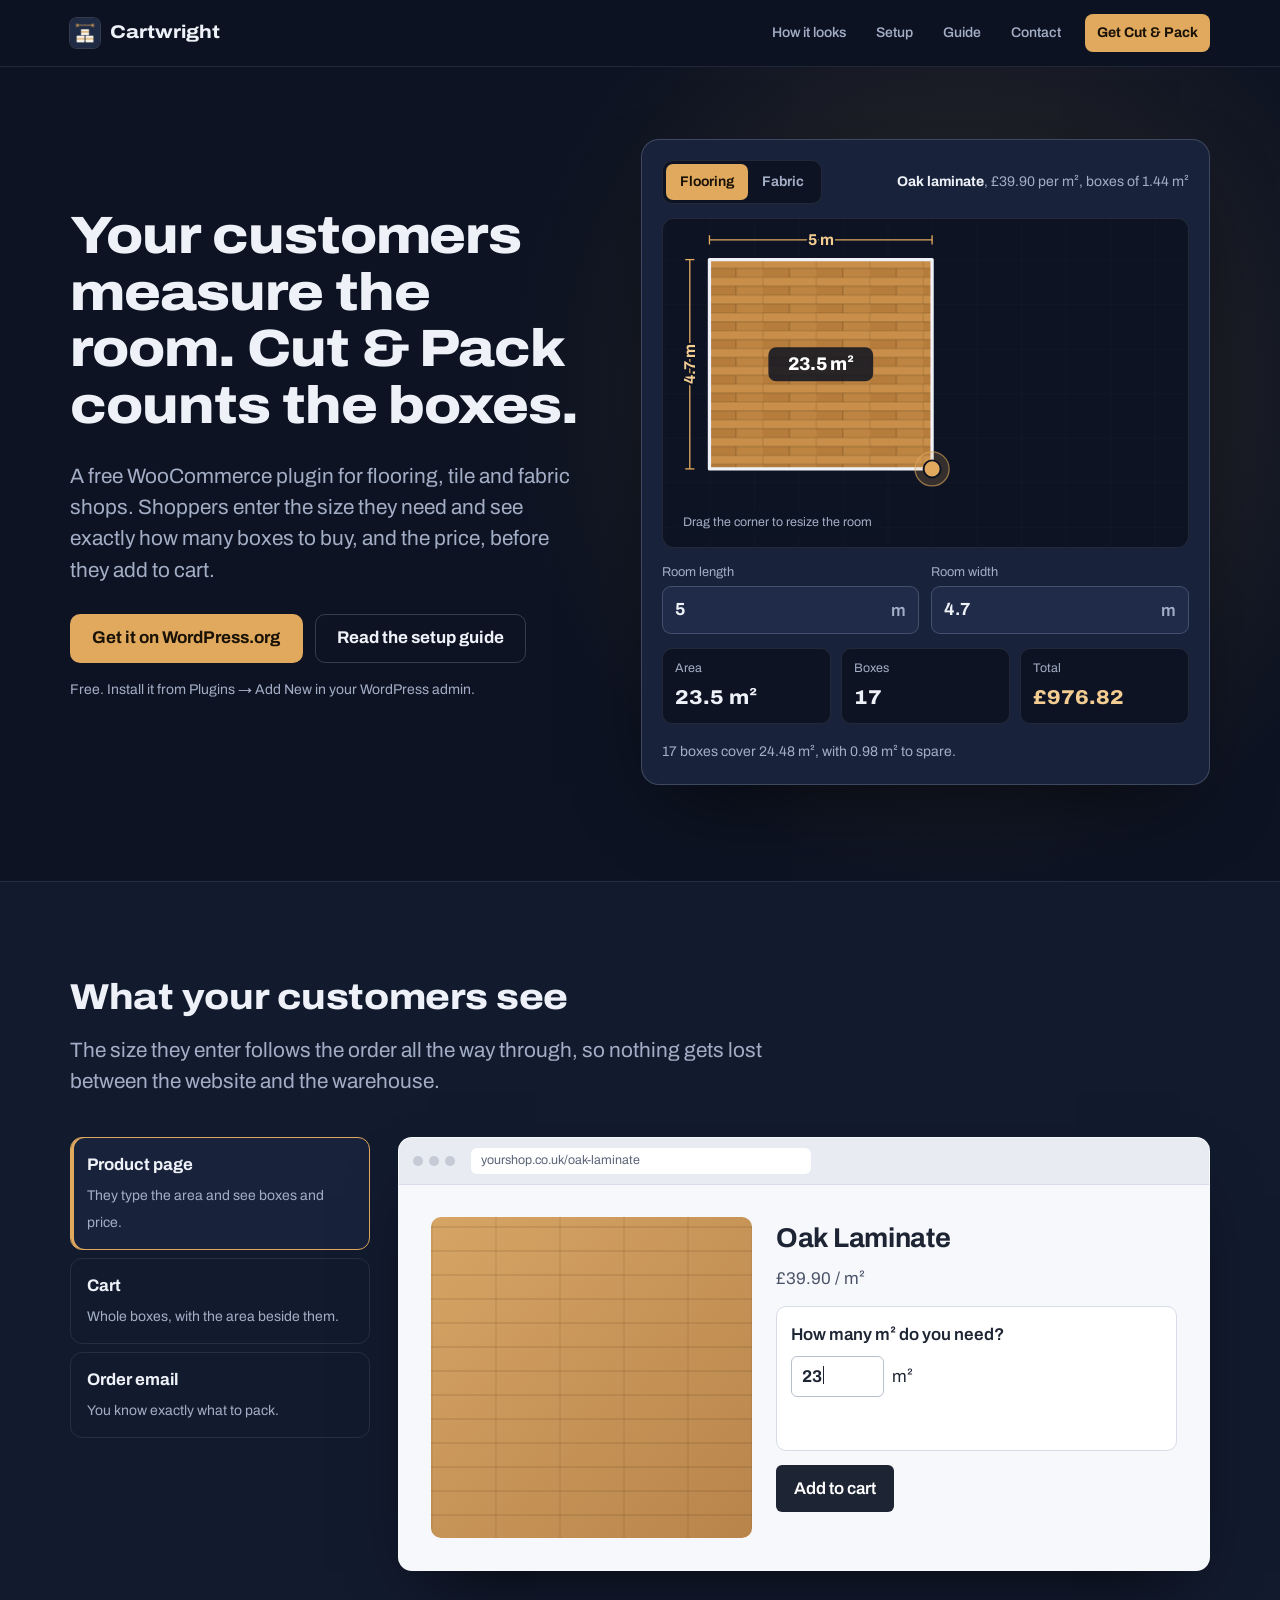
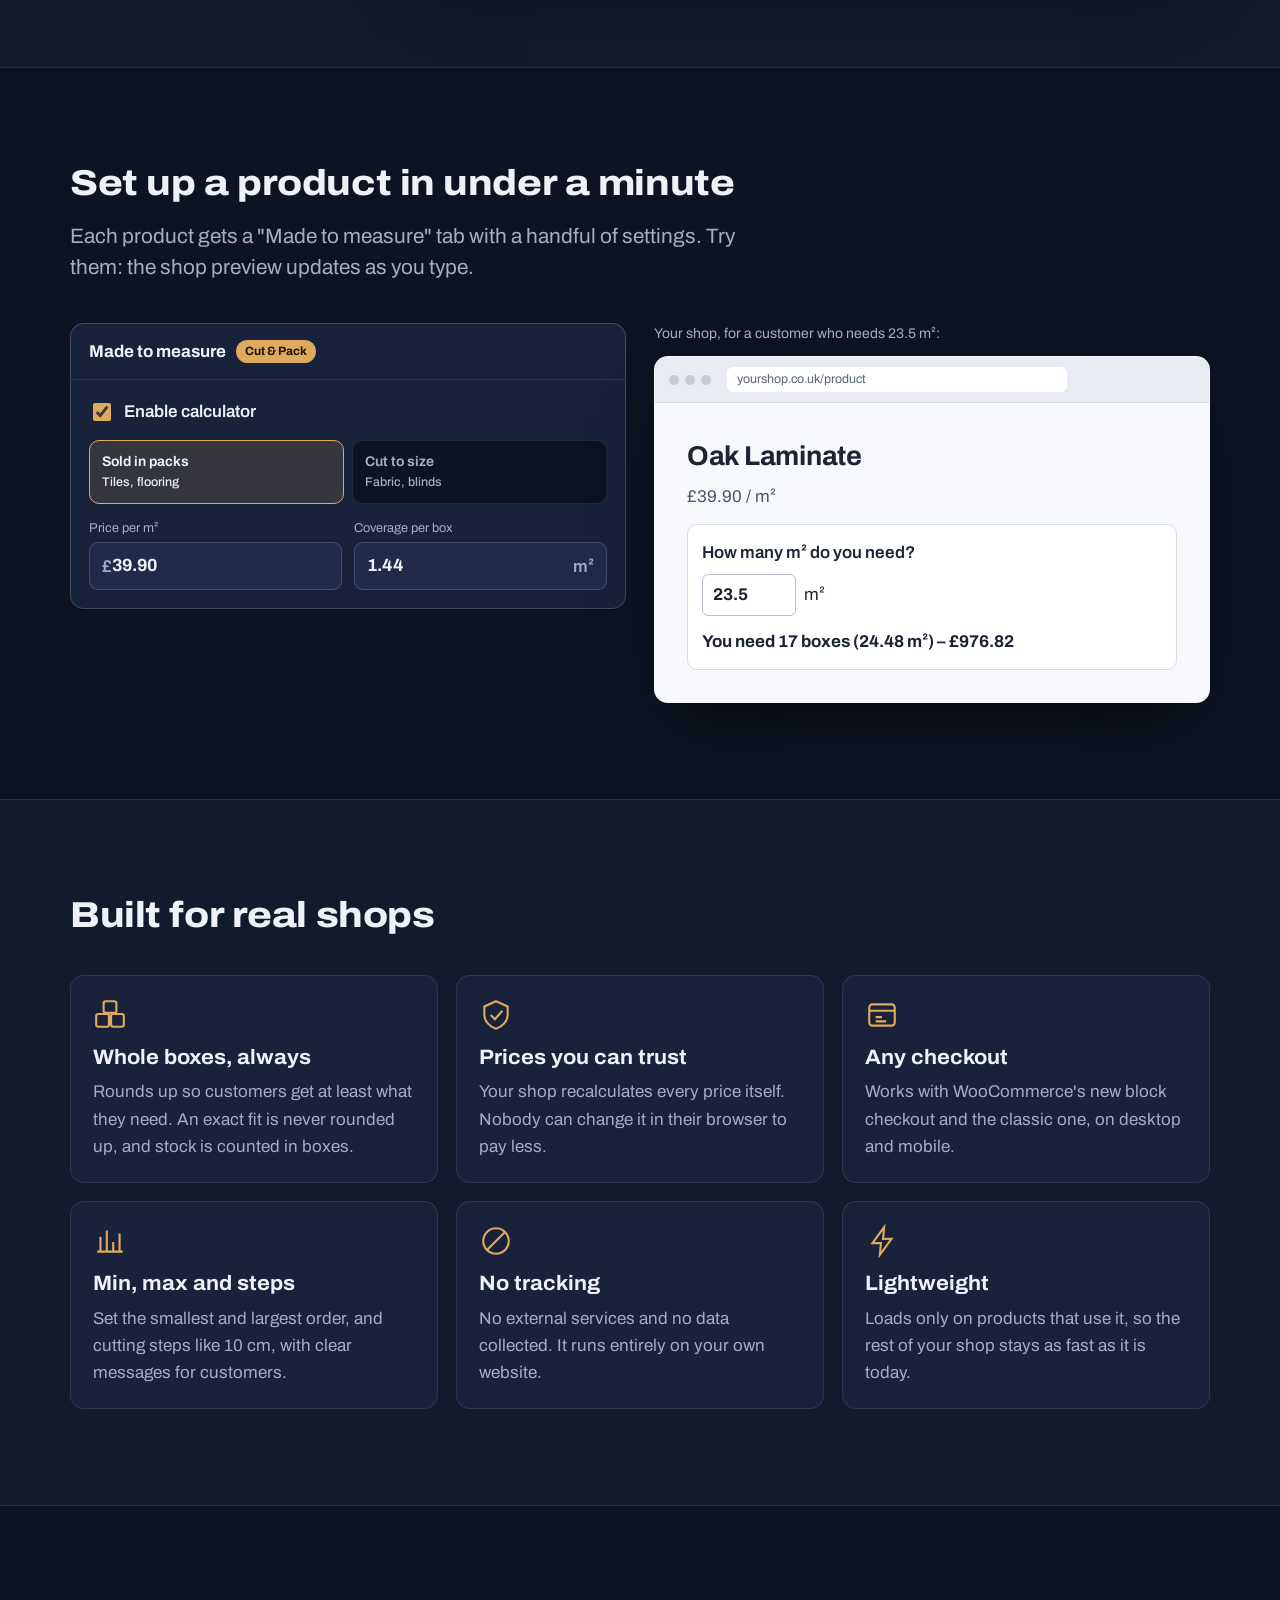
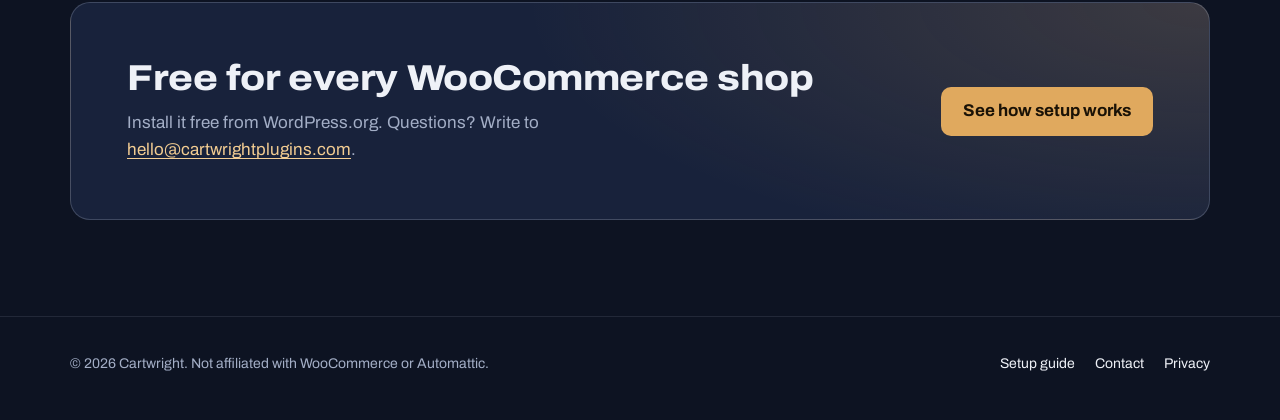
==== commit 610aecf9: "Plugin is live on WordPress.org: real download button, updated notes Co-Authored-By: Claude Sonnet 5" ====
--- a/index.html
+++ b/index.html
@@ -8,7 +8,7 @@
 	<meta name="theme-color" content="#0d1322">
 	<link rel="icon" href="assets/img/favicon-32.png" sizes="32x32">
 	<link rel="preload" href="assets/fonts/archivo.woff" as="font" type="font/woff" crossorigin>
-	<link rel="stylesheet" href="assets/site.css">
+	<link rel="stylesheet" href="assets/site.css?v=2">
 </head>
 <body>
 	<header class="site-header">
@@ -32,10 +32,10 @@
 					<h1>Your customers measure the room. Cut &amp; Pack counts the boxes.</h1>
 					<p class="lead">A free WooCommerce plugin for flooring, tile and fabric shops. Shoppers enter the size they need and see exactly how many boxes to buy, and the price, before they add to cart.</p>
 					<div class="actions">
-						<span class="btn btn-pending" id="get"><span class="dot" aria-hidden="true"></span>Coming soon to WordPress.org</span>
+						<a class="btn btn-primary" id="get" href="https://wordpress.org/plugins/cut-and-pack-for-woocommerce/">Get it on WordPress.org</a>
 						<a class="btn btn-ghost" href="docs/">Read the setup guide</a>
 					</div>
-					<p class="hero-note">In review at WordPress.org. Free to download once approved.</p>
+					<p class="hero-note">Free. Install it from Plugins → Add New in your WordPress admin.</p>
 				</div>
 
 				<div class="planner" id="planner">
@@ -250,7 +250,7 @@
 				<div class="cta">
 					<div>
 						<h2>Free for every WooCommerce shop</h2>
-						<p>Cut &amp; Pack is in review at WordPress.org. Questions before then? Write to <a href="mailto:hello@cartwrightplugins.com">hello@cartwrightplugins.com</a>.</p>
+						<p>Install it free from WordPress.org. Questions? Write to <a href="mailto:hello@cartwrightplugins.com">hello@cartwrightplugins.com</a>.</p>
 					</div>
 					<div class="actions" style="margin-top:0">
 						<a class="btn btn-primary" href="docs/">See how setup works</a>
@@ -271,6 +271,6 @@
 		</div>
 	</footer>
 
-	<script src="assets/app.js" defer></script>
+	<script src="assets/app.js?v=2" defer></script>
 </body>
 </html>
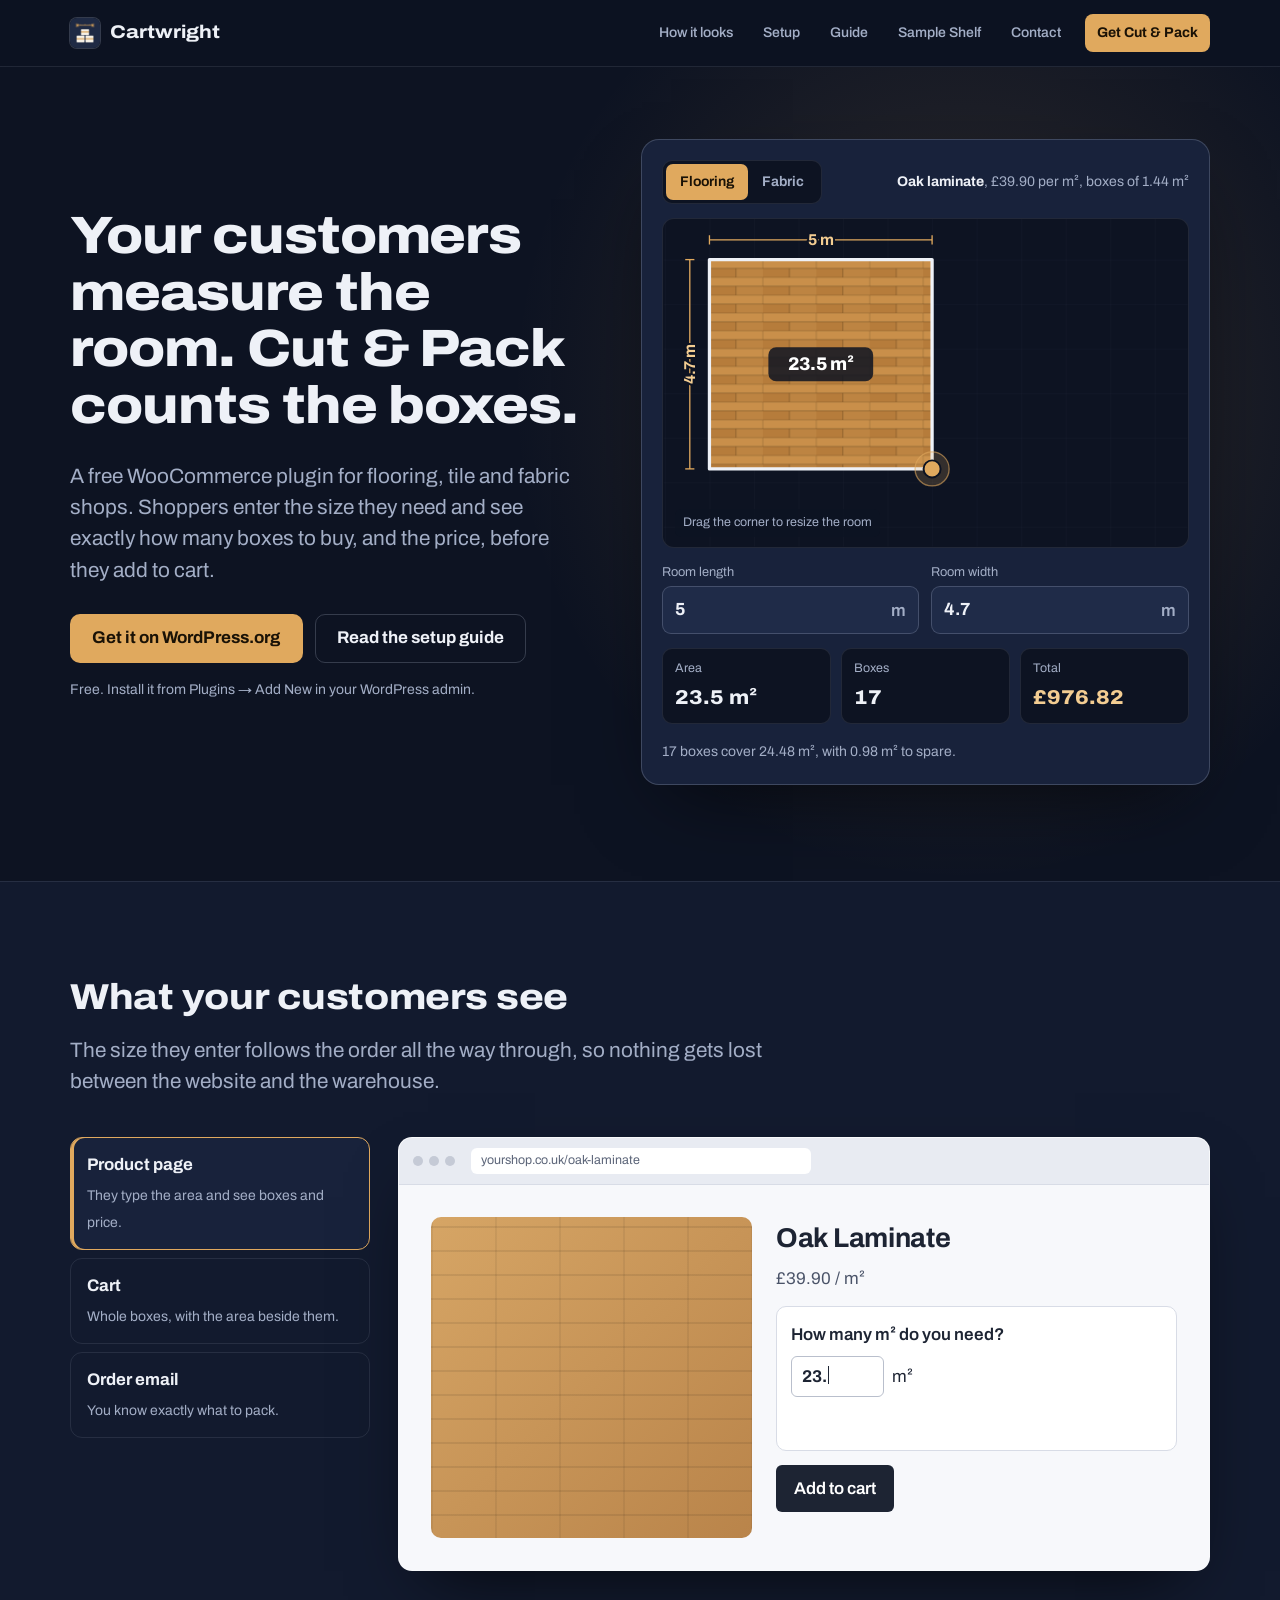
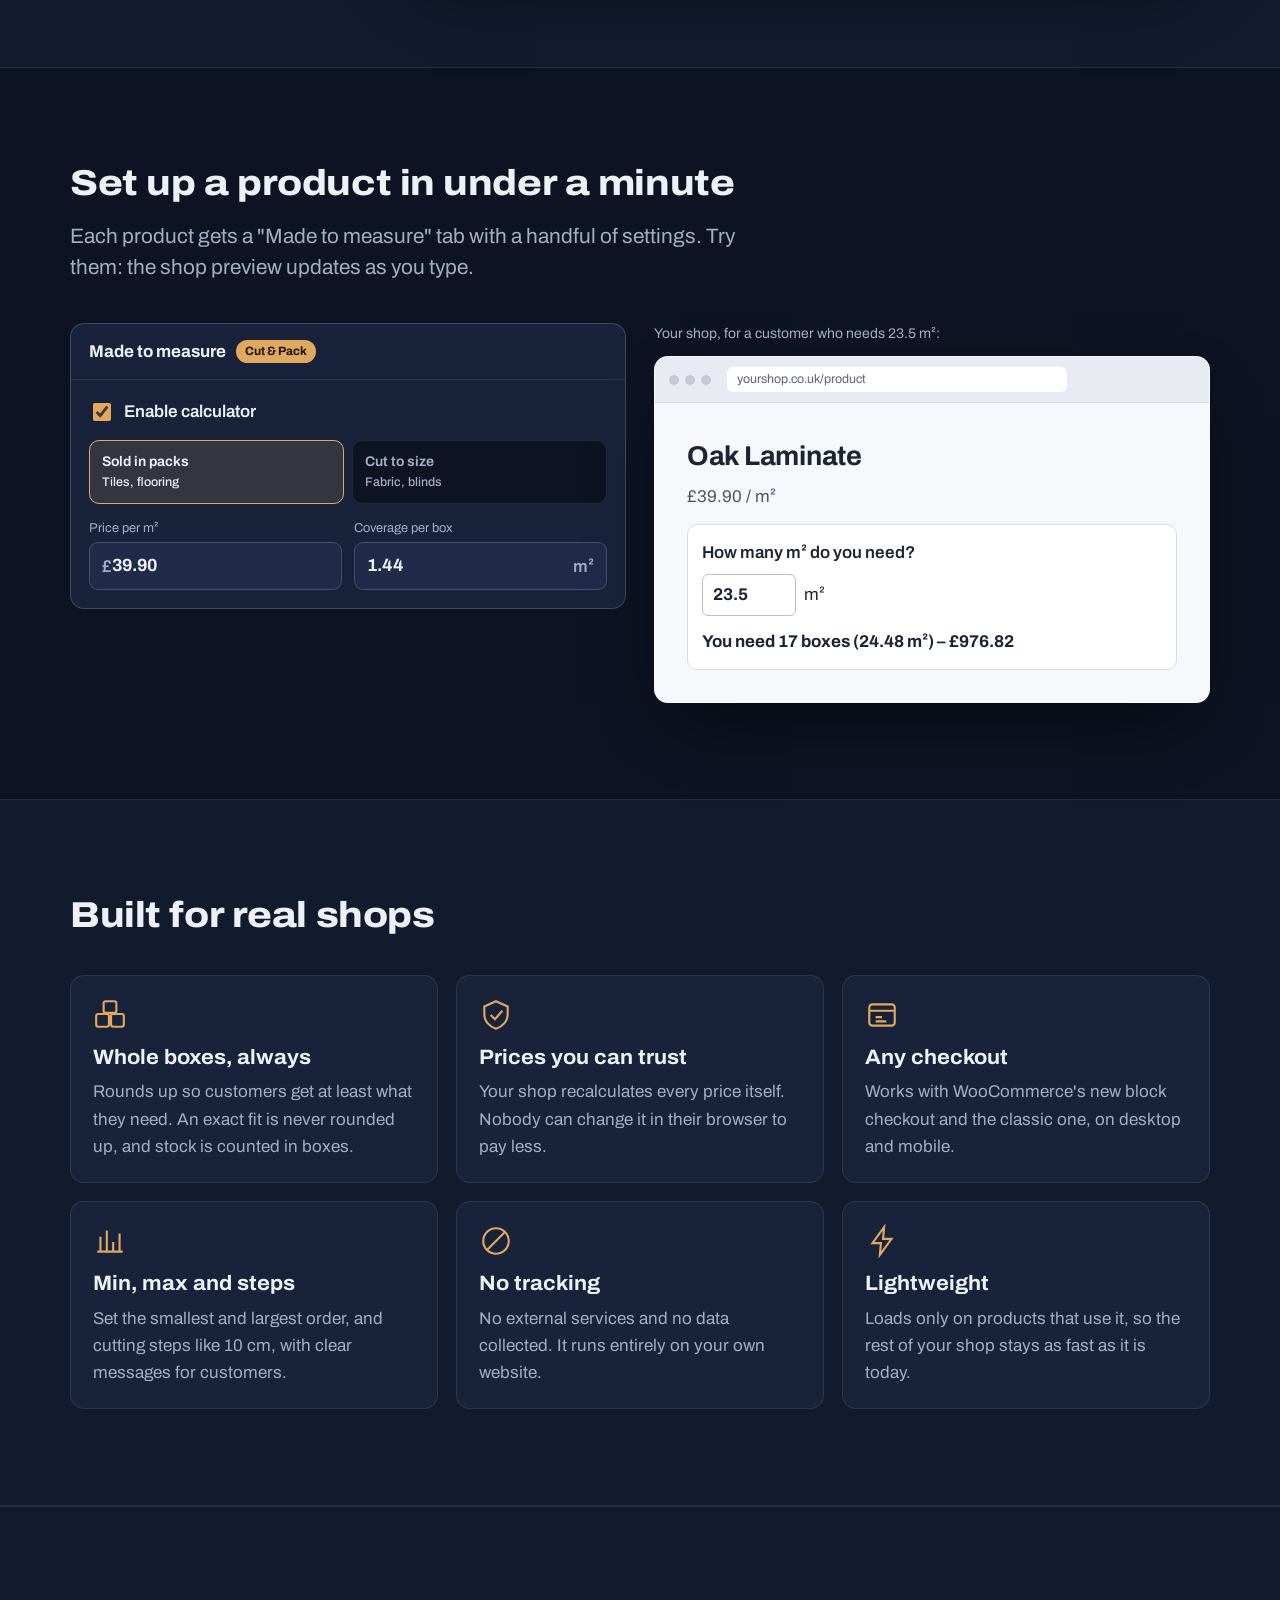
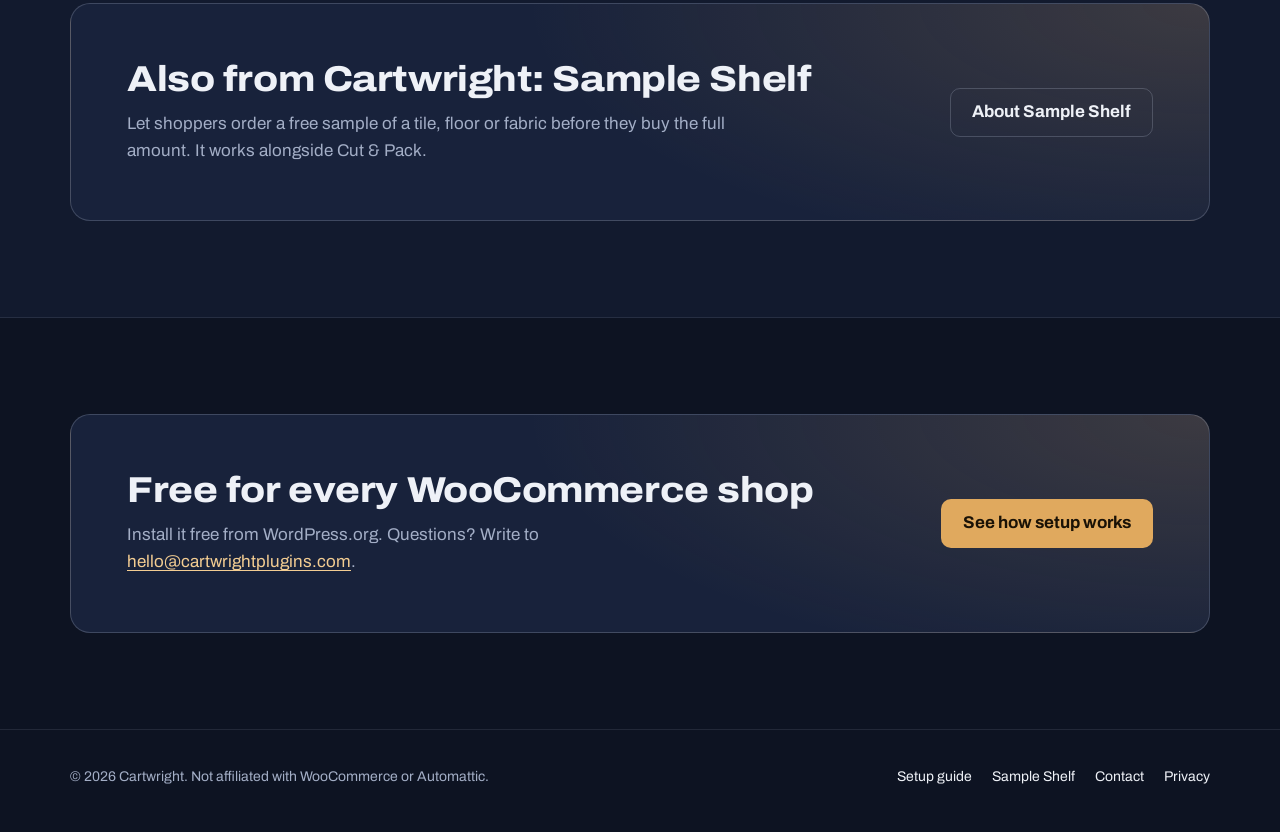
==== commit 4ac59736: "Add Sample Shelf page (WordPress.org link pending), nav links, home teaser, variable-products note C" ====
--- a/index.html
+++ b/index.html
@@ -18,6 +18,7 @@
 				<a href="#see-it">How it looks</a>
 				<a href="#setup">Setup</a>
 				<a href="docs/">Guide</a>
+				<a href="sample-shelf/">Sample Shelf</a>
 				<a href="contact/">Contact</a>
 				<a class="nav-cta" href="#get">Get Cut &amp; Pack</a>
 			</nav>
@@ -244,6 +245,21 @@
 			</div>
 		</section>
 
+		<!-- Sister plugin -->
+		<section class="band band-deep">
+			<div class="wrap">
+				<div class="cta">
+					<div>
+						<h2>Also from Cartwright: Sample Shelf</h2>
+						<p>Let shoppers order a free sample of a tile, floor or fabric before they buy the full amount. It works alongside Cut &amp; Pack.</p>
+					</div>
+					<div class="actions" style="margin-top:0">
+						<a class="btn btn-ghost" href="sample-shelf/">About Sample Shelf</a>
+					</div>
+				</div>
+			</div>
+		</section>
+
 		<!-- Call to action -->
 		<section class="band">
 			<div class="wrap">
@@ -265,6 +281,7 @@
 			<p>© 2026 Cartwright. Not affiliated with WooCommerce or Automattic.</p>
 			<nav aria-label="Footer">
 				<a href="docs/">Setup guide</a>
+				<a href="sample-shelf/">Sample Shelf</a>
 				<a href="contact/">Contact</a>
 				<a href="privacy/">Privacy</a>
 			</nav>
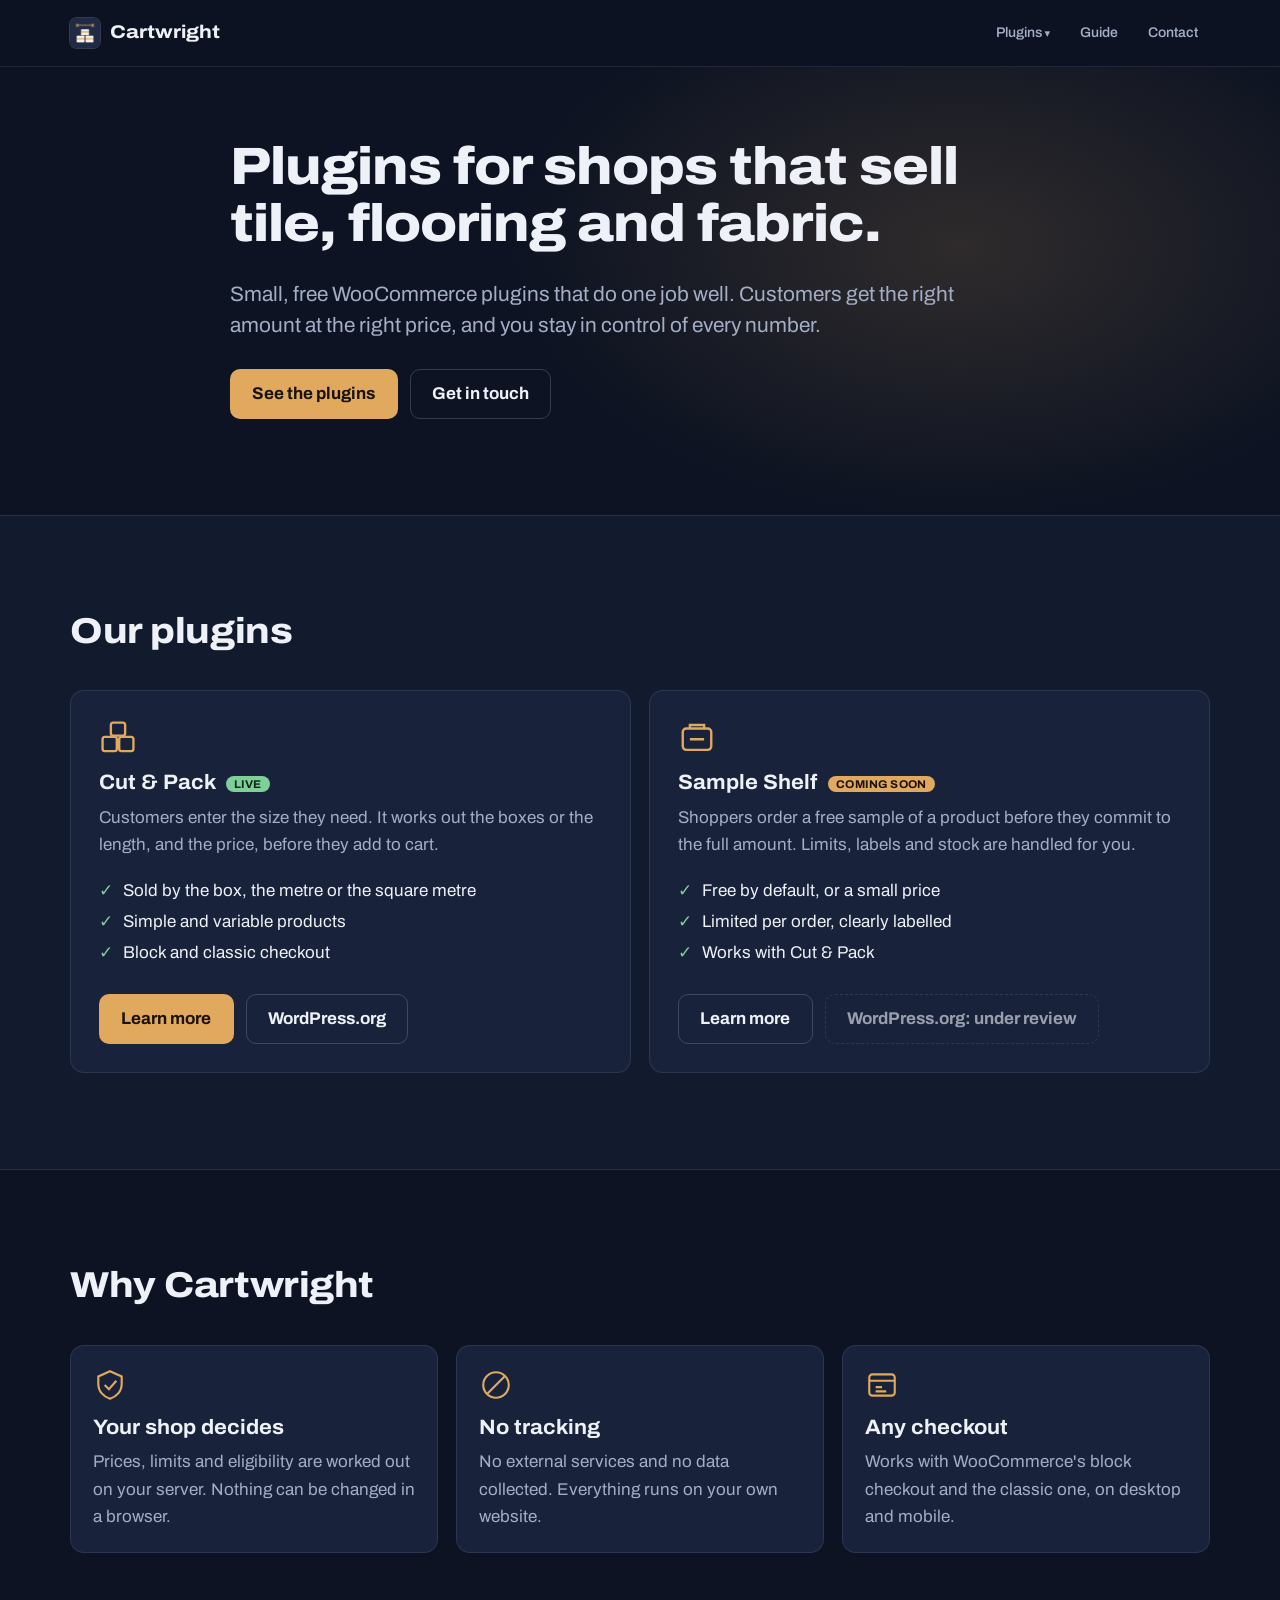
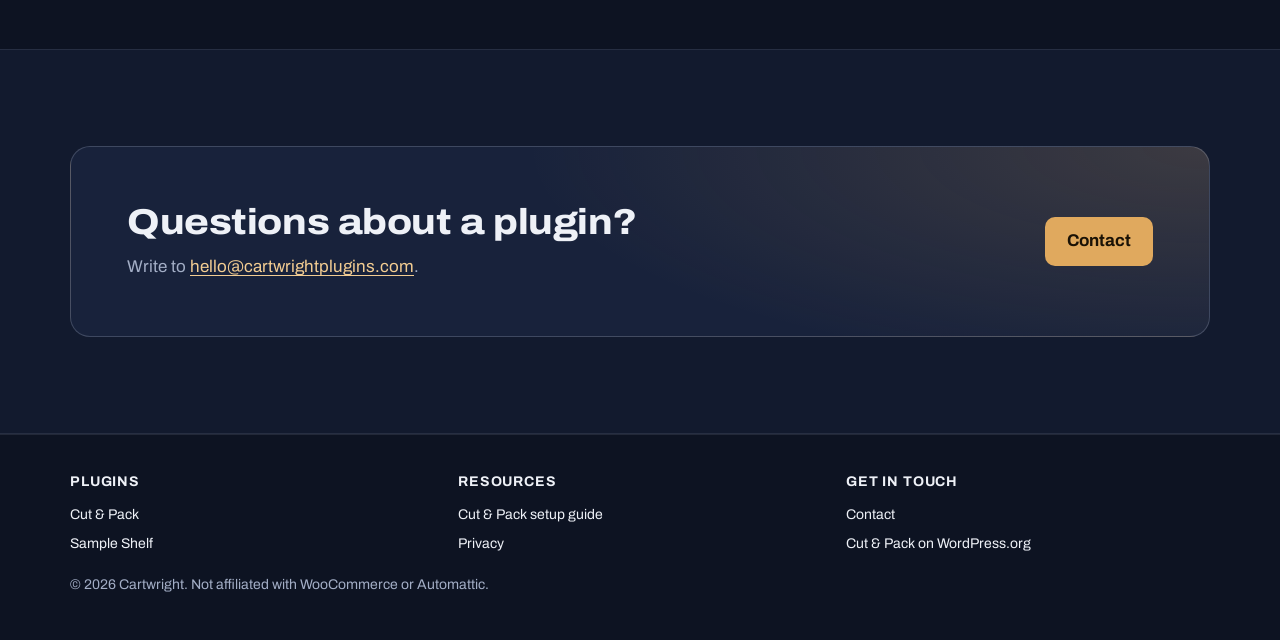
==== commit 65c94fee: "Plugin hub home, Cut & Pack moved to /cut-and-pack/, Plugins menu, footer columns Co-Authored-By: Cl" ====
--- a/index.html
+++ b/index.html
@@ -3,273 +3,117 @@
 <head>
 	<meta charset="utf-8">
 	<meta name="viewport" content="width=device-width, initial-scale=1">
-	<title>Cut &amp; Pack – made-to-measure pricing for WooCommerce | Cartwright</title>
-	<meta name="description" content="Cut & Pack is a free WooCommerce plugin for tile, flooring and fabric shops. Customers enter the size they need; it works out the boxes and the price.">
+	<title>Cartwright – WooCommerce plugins for flooring, tile and fabric shops</title>
+	<meta name="description" content="Free WooCommerce plugins for shops that sell by the box, the metre or the square metre: Cut &amp; Pack for made-to-measure pricing and Sample Shelf for free samples.">
 	<meta name="theme-color" content="#0d1322">
 	<link rel="icon" href="assets/img/favicon-32.png" sizes="32x32">
 	<link rel="preload" href="assets/fonts/archivo.woff" as="font" type="font/woff" crossorigin>
-	<link rel="stylesheet" href="assets/site.css?v=2">
+	<link rel="stylesheet" href="assets/site.css?v=3">
 </head>
 <body>
 	<header class="site-header">
 		<div class="wrap">
 			<a class="brand" href="./"><img src="assets/img/icon-128x128.png" alt="" width="30" height="30">Cartwright</a>
 			<nav class="site-nav" aria-label="Main">
-				<a href="#see-it">How it looks</a>
-				<a href="#setup">Setup</a>
+				<details class="menu">
+					<summary>Plugins</summary>
+					<div class="menu-panel">
+						<a href="cut-and-pack/"><strong>Cut &amp; Pack <span class="badge badge-live">Live</span></strong><span>Made-to-measure pricing: boxes, cut lengths, areas</span></a>
+						<a href="sample-shelf/"><strong>Sample Shelf <span class="badge badge-soon">Soon</span></strong><span>Free samples shoppers can order before they buy</span></a>
+					</div>
+				</details>
 				<a href="docs/">Guide</a>
-				<a href="sample-shelf/">Sample Shelf</a>
 				<a href="contact/">Contact</a>
-				<a class="nav-cta" href="#get">Get Cut &amp; Pack</a>
 			</nav>
 		</div>
 	</header>
 
 	<main>
-		<!-- Hero with the room planner -->
-		<section class="hero">
+		<section class="hero hero-hub">
 			<div class="wrap">
 				<div>
-					<h1>Your customers measure the room. Cut &amp; Pack counts the boxes.</h1>
-					<p class="lead">A free WooCommerce plugin for flooring, tile and fabric shops. Shoppers enter the size they need and see exactly how many boxes to buy, and the price, before they add to cart.</p>
+					<h1>Plugins for shops that sell tile, flooring and fabric.</h1>
+					<p class="lead">Small, free WooCommerce plugins that do one job well. Customers get the right amount at the right price, and you stay in control of every number.</p>
 					<div class="actions">
-						<a class="btn btn-primary" id="get" href="https://wordpress.org/plugins/cut-and-pack-for-woocommerce/">Get it on WordPress.org</a>
-						<a class="btn btn-ghost" href="docs/">Read the setup guide</a>
-					</div>
-					<p class="hero-note">Free. Install it from Plugins → Add New in your WordPress admin.</p>
-				</div>
-
-				<div class="planner" id="planner">
-					<div class="planner-top">
-						<div class="switch" role="group" aria-label="Product type">
-							<button type="button" data-mode="packs" aria-pressed="true">Flooring</button>
-							<button type="button" data-mode="cut" aria-pressed="false">Fabric</button>
-						</div>
-						<div class="planner-product" id="planner-product"></div>
-					</div>
-
-					<div class="stage" id="stage">
-						<svg id="plan" viewBox="0 0 800 500" role="img" aria-labelledby="plan-title">
-							<title id="plan-title">Room plan that updates as you change the size</title>
-						</svg>
-						<span class="hint" id="hint">Drag the corner to resize the room</span>
-					</div>
-
-					<div class="fields" id="fields"></div>
-
-					<dl class="readout" id="readout"></dl>
-					<p class="planner-msg" id="planner-msg" aria-live="polite"></p>
-				</div>
-			</div>
-		</section>
-
-		<!-- What the customer sees -->
-		<section class="band band-deep" id="see-it">
-			<div class="wrap">
-				<div class="band-head">
-					<h2>What your customers see</h2>
-					<p class="lead">The size they enter follows the order all the way through, so nothing gets lost between the website and the warehouse.</p>
-				</div>
-
-				<div class="tabs">
-					<div class="tablist" role="tablist" aria-label="Customer journey">
-						<button type="button" role="tab" id="tab-product" aria-controls="panel-product" aria-selected="true">
-							<strong>Product page</strong>
-							<span>They type the area and see boxes and price.</span>
-						</button>
-						<button type="button" role="tab" id="tab-cart" aria-controls="panel-cart" aria-selected="false" tabindex="-1">
-							<strong>Cart</strong>
-							<span>Whole boxes, with the area beside them.</span>
-						</button>
-						<button type="button" role="tab" id="tab-email" aria-controls="panel-email" aria-selected="false" tabindex="-1">
-							<strong>Order email</strong>
-							<span>You know exactly what to pack.</span>
-						</button>
-					</div>
-
-					<div>
-						<div class="screen" role="tabpanel" id="panel-product" aria-labelledby="tab-product">
-							<div class="screen-bar" aria-hidden="true"><i></i><i></i><i></i><span class="url">yourshop.co.uk/oak-laminate</span></div>
-							<div class="screen-body">
-								<div class="mock-product">
-									<div class="mock-photo" role="img" aria-label="Oak laminate planks"></div>
-									<div>
-										<p class="mock-title">Oak Laminate</p>
-										<p class="mock-price">£39.90 / m²</p>
-										<div class="mock-calc">
-											<div class="q">How many m² do you need?</div>
-											<div class="mock-input"><span class="box"><span id="type-target">23.5</span><span class="caret" aria-hidden="true"></span></span> m²</div>
-											<p class="mock-result" id="type-result">You need 17 boxes (24.48 m²) – £976.82</p>
-										</div>
-										<span class="mock-btn">Add to cart</span>
-									</div>
-								</div>
-							</div>
-						</div>
-
-						<div class="screen" role="tabpanel" id="panel-cart" aria-labelledby="tab-cart" hidden>
-							<div class="screen-bar" aria-hidden="true"><i></i><i></i><i></i><span class="url">yourshop.co.uk/cart</span></div>
-							<div class="screen-body">
-								<table class="mock-table">
-									<thead><tr><th>Product</th><th>Qty</th><th class="num">Total</th></tr></thead>
-									<tbody>
-										<tr>
-											<td>Oak Laminate <span class="mock-meta"><b>Coverage:</b> 24.48 m² (17 boxes)</span><span class="mock-meta"><b>You entered:</b> 23.5 m²</span></td>
-											<td>17</td>
-											<td class="num">£976.82</td>
-										</tr>
-										<tr>
-											<td>Linen Fabric <span class="mock-meta"><b>Length:</b> 2.4 m</span><span class="mock-meta"><b>You entered:</b> 2.34 m</span></td>
-											<td>1</td>
-											<td class="num">£43.20</td>
-										</tr>
-									</tbody>
-								</table>
-								<div class="mock-total"><span>Total</span><span>£1,020.02</span></div>
-							</div>
-						</div>
-
-						<div class="screen" role="tabpanel" id="panel-email" aria-labelledby="tab-email" hidden>
-							<div class="screen-bar" aria-hidden="true"><i></i><i></i><i></i><span class="url">Inbox</span></div>
-							<div class="screen-body">
-								<div class="mock-mail">
-									<p class="from">From: Your Shop · To: you</p>
-									<h4>New order #1042 <span class="tag-ok">Paid</span></h4>
-									<table class="mock-table">
-										<tbody>
-											<tr>
-												<td>Oak Laminate × 17 <span class="mock-meta"><b>Coverage:</b> 24.48 m² (17 boxes)</span><span class="mock-meta"><b>You entered:</b> 23.5 m²</span></td>
-												<td class="num">£976.82</td>
-											</tr>
-											<tr>
-												<td>Linen Fabric × 1 <span class="mock-meta"><b>Length:</b> 2.4 m</span></td>
-												<td class="num">£43.20</td>
-											</tr>
-										</tbody>
-									</table>
-								</div>
-							</div>
-						</div>
+						<a class="btn btn-primary" href="#plugins">See the plugins</a>
+						<a class="btn btn-ghost" href="contact/">Get in touch</a>
 					</div>
 				</div>
 			</div>
 		</section>
 
-		<!-- Setup demo -->
-		<section class="band" id="setup">
+		<section class="band band-deep" id="plugins">
 			<div class="wrap">
 				<div class="band-head">
-					<h2>Set up a product in under a minute</h2>
-					<p class="lead">Each product gets a "Made to measure" tab with a handful of settings. Try them: the shop preview updates as you type.</p>
+					<h2>Our plugins</h2>
 				</div>
+				<div class="grid-2">
+					<article class="card">
+						<svg viewBox="0 0 32 32" fill="none" stroke="currentColor" stroke-width="2" aria-hidden="true"><rect x="3" y="15" width="12" height="12" rx="2"/><rect x="17" y="15" width="12" height="12" rx="2"/><rect x="10" y="3" width="12" height="11" rx="2"/></svg>
+						<h3>Cut &amp; Pack <span class="badge badge-live">Live</span></h3>
+						<p>Customers enter the size they need. It works out the boxes or the length, and the price, before they add to cart.</p>
+						<ul class="ticks">
+							<li>Sold by the box, the metre or the square metre</li>
+							<li>Simple and variable products</li>
+							<li>Block and classic checkout</li>
+						</ul>
+						<div class="actions">
+							<a class="btn btn-primary" href="cut-and-pack/">Learn more</a>
+							<a class="btn btn-ghost" href="https://wordpress.org/plugins/cut-and-pack-for-woocommerce/">WordPress.org</a>
+						</div>
+					</article>
+					<article class="card">
+						<svg viewBox="0 0 32 32" fill="none" stroke="currentColor" stroke-width="2" aria-hidden="true"><rect x="4" y="8" width="24" height="18" rx="3"/><path d="M10 8V5h12v3M10 17h12"/></svg>
+						<h3>Sample Shelf <span class="badge badge-soon">Coming soon</span></h3>
+						<p>Shoppers order a free sample of a product before they commit to the full amount. Limits, labels and stock are handled for you.</p>
+						<ul class="ticks">
+							<li>Free by default, or a small price</li>
+							<li>Limited per order, clearly labelled</li>
+							<li>Works with Cut &amp; Pack</li>
+						</ul>
+						<div class="actions">
+							<a class="btn btn-ghost" href="sample-shelf/">Learn more</a>
+							<span class="btn btn-disabled" aria-disabled="true">WordPress.org: under review</span>
+						</div>
+					</article>
+				</div>
+			</div>
+		</section>
 
-				<div class="setup">
-					<div class="admin" id="setup-demo">
-						<div class="admin-head">Made to measure <span class="pill">Cut &amp; Pack</span></div>
-						<div class="admin-body">
-							<label class="toggle"><input type="checkbox" id="s-enabled" checked> Enable calculator</label>
-							<div class="seg" role="group" aria-label="Mode">
-								<button type="button" data-smode="packs" aria-pressed="true">Sold in packs<small>Tiles, flooring</small></button>
-								<button type="button" data-smode="cut" aria-pressed="false">Cut to size<small>Fabric, blinds</small></button>
-							</div>
-							<div class="fields" style="margin-top:0">
-								<div class="field">
-									<label for="s-price" id="s-price-label">Price per m²</label>
-									<div class="in"><span class="u">£</span><input id="s-price" inputmode="decimal" value="39.90"></div>
-								</div>
-								<div class="field">
-									<label for="s-size" id="s-size-label">Coverage per box</label>
-									<div class="in"><input id="s-size" inputmode="decimal" value="1.44"><span class="u" id="s-size-unit">m²</span></div>
-								</div>
-							</div>
-						</div>
+		<section class="band" id="why">
+			<div class="wrap">
+				<div class="band-head">
+					<h2>Why Cartwright</h2>
+				</div>
+				<div class="grid-3">
+					<div class="tile">
+						<svg viewBox="0 0 32 32" fill="none" stroke="currentColor" stroke-width="2" aria-hidden="true"><path d="M16 3l11 5v7c0 7-5 12-11 14C10 27 5 22 5 15V8z"/><path d="M11 16l4 4 7-8"/></svg>
+						<h3>Your shop decides</h3>
+						<p>Prices, limits and eligibility are worked out on your server. Nothing can be changed in a browser.</p>
 					</div>
-
-					<div>
-						<p class="preview-label">Your shop, for a customer who needs <span id="s-example">23.5 m²</span>:</p>
-						<div class="screen">
-							<div class="screen-bar" aria-hidden="true"><i></i><i></i><i></i><span class="url">yourshop.co.uk/product</span></div>
-							<div class="screen-body">
-								<p class="mock-title" id="p-name">Oak Laminate</p>
-								<p class="mock-price" id="p-price">£39.90 / m²</p>
-								<div class="mock-calc">
-									<div class="q" id="p-q">How many m² do you need?</div>
-									<div class="mock-input"><span class="box" id="p-entered">23.5</span> <span id="p-unit">m²</span></div>
-									<p class="mock-result" id="p-result" aria-live="polite"></p>
-								</div>
-							</div>
-						</div>
+					<div class="tile">
+						<svg viewBox="0 0 32 32" fill="none" stroke="currentColor" stroke-width="2" aria-hidden="true"><circle cx="16" cy="16" r="12"/><path d="M8 24L24 8"/></svg>
+						<h3>No tracking</h3>
+						<p>No external services and no data collected. Everything runs on your own website.</p>
+					</div>
+					<div class="tile">
+						<svg viewBox="0 0 32 32" fill="none" stroke="currentColor" stroke-width="2" aria-hidden="true"><rect x="4" y="6" width="24" height="20" rx="3"/><path d="M4 12h24M10 18h6M10 22h10"/></svg>
+						<h3>Any checkout</h3>
+						<p>Works with WooCommerce's block checkout and the classic one, on desktop and mobile.</p>
 					</div>
 				</div>
 			</div>
 		</section>
 
-		<!-- Features -->
-		<section class="band band-deep" id="features">
-			<div class="wrap">
-				<div class="band-head">
-					<h2>Built for real shops</h2>
-				</div>
-				<div class="grid-3">
-					<div class="tile">
-						<svg viewBox="0 0 32 32" fill="none" stroke="currentColor" stroke-width="2" aria-hidden="true"><rect x="3" y="15" width="12" height="12" rx="2"/><rect x="17" y="15" width="12" height="12" rx="2"/><rect x="10" y="3" width="12" height="11" rx="2"/></svg>
-						<h3>Whole boxes, always</h3>
-						<p>Rounds up so customers get at least what they need. An exact fit is never rounded up, and stock is counted in boxes.</p>
-					</div>
-					<div class="tile">
-						<svg viewBox="0 0 32 32" fill="none" stroke="currentColor" stroke-width="2" aria-hidden="true"><path d="M16 3l11 5v7c0 7-5 12-11 14C10 27 5 22 5 15V8z"/><path d="M11 16l4 4 7-8"/></svg>
-						<h3>Prices you can trust</h3>
-						<p>Your shop recalculates every price itself. Nobody can change it in their browser to pay less.</p>
-					</div>
-					<div class="tile">
-						<svg viewBox="0 0 32 32" fill="none" stroke="currentColor" stroke-width="2" aria-hidden="true"><rect x="4" y="6" width="24" height="20" rx="3"/><path d="M4 12h24M10 18h6M10 22h10"/></svg>
-						<h3>Any checkout</h3>
-						<p>Works with WooCommerce's new block checkout and the classic one, on desktop and mobile.</p>
-					</div>
-					<div class="tile">
-						<svg viewBox="0 0 32 32" fill="none" stroke="currentColor" stroke-width="2" aria-hidden="true"><path d="M4 26h24M7 26V12M13 26V6M19 26v-9M25 26V9"/></svg>
-						<h3>Min, max and steps</h3>
-						<p>Set the smallest and largest order, and cutting steps like 10 cm, with clear messages for customers.</p>
-					</div>
-					<div class="tile">
-						<svg viewBox="0 0 32 32" fill="none" stroke="currentColor" stroke-width="2" aria-hidden="true"><circle cx="16" cy="16" r="12"/><path d="M8 24L24 8"/></svg>
-						<h3>No tracking</h3>
-						<p>No external services and no data collected. It runs entirely on your own website.</p>
-					</div>
-					<div class="tile">
-						<svg viewBox="0 0 32 32" fill="none" stroke="currentColor" stroke-width="2" aria-hidden="true"><path d="M18 3L7 18h8l-1 11 11-15h-8z"/></svg>
-						<h3>Lightweight</h3>
-						<p>Loads only on products that use it, so the rest of your shop stays as fast as it is today.</p>
-					</div>
-				</div>
-			</div>
-		</section>
-
-		<!-- Sister plugin -->
 		<section class="band band-deep">
 			<div class="wrap">
 				<div class="cta">
 					<div>
-						<h2>Also from Cartwright: Sample Shelf</h2>
-						<p>Let shoppers order a free sample of a tile, floor or fabric before they buy the full amount. It works alongside Cut &amp; Pack.</p>
+						<h2>Questions about a plugin?</h2>
+						<p>Write to <a href="mailto:hello@cartwrightplugins.com">hello@cartwrightplugins.com</a>.</p>
 					</div>
 					<div class="actions" style="margin-top:0">
-						<a class="btn btn-ghost" href="sample-shelf/">About Sample Shelf</a>
-					</div>
-				</div>
-			</div>
-		</section>
-
-		<!-- Call to action -->
-		<section class="band">
-			<div class="wrap">
-				<div class="cta">
-					<div>
-						<h2>Free for every WooCommerce shop</h2>
-						<p>Install it free from WordPress.org. Questions? Write to <a href="mailto:hello@cartwrightplugins.com">hello@cartwrightplugins.com</a>.</p>
-					</div>
-					<div class="actions" style="margin-top:0">
-						<a class="btn btn-primary" href="docs/">See how setup works</a>
+						<a class="btn btn-primary" href="contact/">Contact</a>
 					</div>
 				</div>
 			</div>
@@ -278,16 +122,27 @@
 
 	<footer class="site-footer">
 		<div class="wrap">
+			<div class="foot-cols">
+				<div>
+					<h4>Plugins</h4>
+					<a href="cut-and-pack/">Cut &amp; Pack</a>
+					<a href="sample-shelf/">Sample Shelf</a>
+				</div>
+				<div>
+					<h4>Resources</h4>
+					<a href="docs/">Cut &amp; Pack setup guide</a>
+					<a href="privacy/">Privacy</a>
+				</div>
+				<div>
+					<h4>Get in touch</h4>
+					<a href="contact/">Contact</a>
+					<a href="https://wordpress.org/plugins/cut-and-pack-for-woocommerce/">Cut &amp; Pack on WordPress.org</a>
+				</div>
+			</div>
 			<p>© 2026 Cartwright. Not affiliated with WooCommerce or Automattic.</p>
-			<nav aria-label="Footer">
-				<a href="docs/">Setup guide</a>
-				<a href="sample-shelf/">Sample Shelf</a>
-				<a href="contact/">Contact</a>
-				<a href="privacy/">Privacy</a>
-			</nav>
 		</div>
 	</footer>
 
-	<script src="assets/app.js?v=2" defer></script>
+	<script src="assets/nav.js" defer></script>
 </body>
 </html>
--- a/assets/site.css
+++ b/assets/site.css
@@ -1046,3 +1046,70 @@
 #get {
 	scroll-margin-top: 84px;
 }
+
+/* ---------- Plugin menu, badges, cards (v3) ---------- */
+.menu { position: relative; }
+.menu summary {
+	list-style: none;
+	cursor: pointer;
+	color: var(--muted);
+	font-size: var(--step--1);
+	font-weight: 550;
+	padding: 8px 12px;
+	border-radius: 8px;
+}
+.menu summary::-webkit-details-marker { display: none; }
+.menu summary::after { content: " ▾"; font-size: 0.8em; }
+.menu summary:hover, .menu[open] summary { color: var(--text); background: var(--panel); }
+.menu-panel {
+	position: absolute;
+	right: 0;
+	top: calc(100% + 8px);
+	z-index: 30;
+	width: min(340px, 90vw);
+	background: var(--panel);
+	border: 1px solid var(--line-strong);
+	border-radius: var(--radius);
+	padding: 8px;
+	box-shadow: 0 18px 40px rgba(0, 0, 0, 0.45);
+}
+.site-nav .menu-panel a { display: block; padding: 10px 12px; }
+.menu-panel strong { display: block; color: var(--text); font-weight: 650; }
+.menu-panel span:not(.badge) { display: block; color: var(--muted); font-size: var(--step--1); font-weight: 450; }
+@media (max-width: 640px) {
+	.menu-panel { position: static; width: 100%; margin-top: 6px; }
+}
+.badge {
+	display: inline-block;
+	font-size: 0.7rem;
+	font-weight: 700;
+	letter-spacing: 0.04em;
+	text-transform: uppercase;
+	padding: 2px 8px;
+	border-radius: 999px;
+	vertical-align: middle;
+	margin-left: 6px;
+}
+.badge-live { color: #0d2616; background: var(--ok); }
+.badge-soon { color: #1a1206; background: var(--oak); }
+.hero-hub .wrap { display: block; max-width: 860px; }
+.grid-2 { display: grid; gap: 18px; }
+@media (min-width: 760px) { .grid-2 { grid-template-columns: repeat(2, 1fr); } }
+.card {
+	background: var(--panel);
+	border: 1px solid var(--line);
+	border-radius: var(--radius);
+	padding: 28px;
+	display: flex;
+	flex-direction: column;
+}
+.card svg { width: 38px; height: 38px; color: var(--oak); margin-bottom: 14px; }
+.card p { color: var(--muted); margin: 0 0 14px; }
+.card .actions { margin-top: auto; padding-top: 16px; }
+.ticks { list-style: none; margin: 0 0 8px; padding: 0; color: var(--text); }
+.ticks li { padding-left: 24px; position: relative; margin: 4px 0; }
+.ticks li::before { content: "✓"; position: absolute; left: 0; color: var(--ok); }
+.btn-disabled { opacity: 0.6; cursor: default; border: 1px dashed var(--line-strong); }
+.foot-cols { display: grid; gap: 24px; grid-template-columns: repeat(auto-fit, minmax(180px, 1fr)); width: 100%; }
+.foot-cols h4 { margin: 0 0 8px; color: var(--text); font-size: var(--step--1); text-transform: uppercase; letter-spacing: 0.06em; }
+.foot-cols a { display: block; padding: 3px 0; }
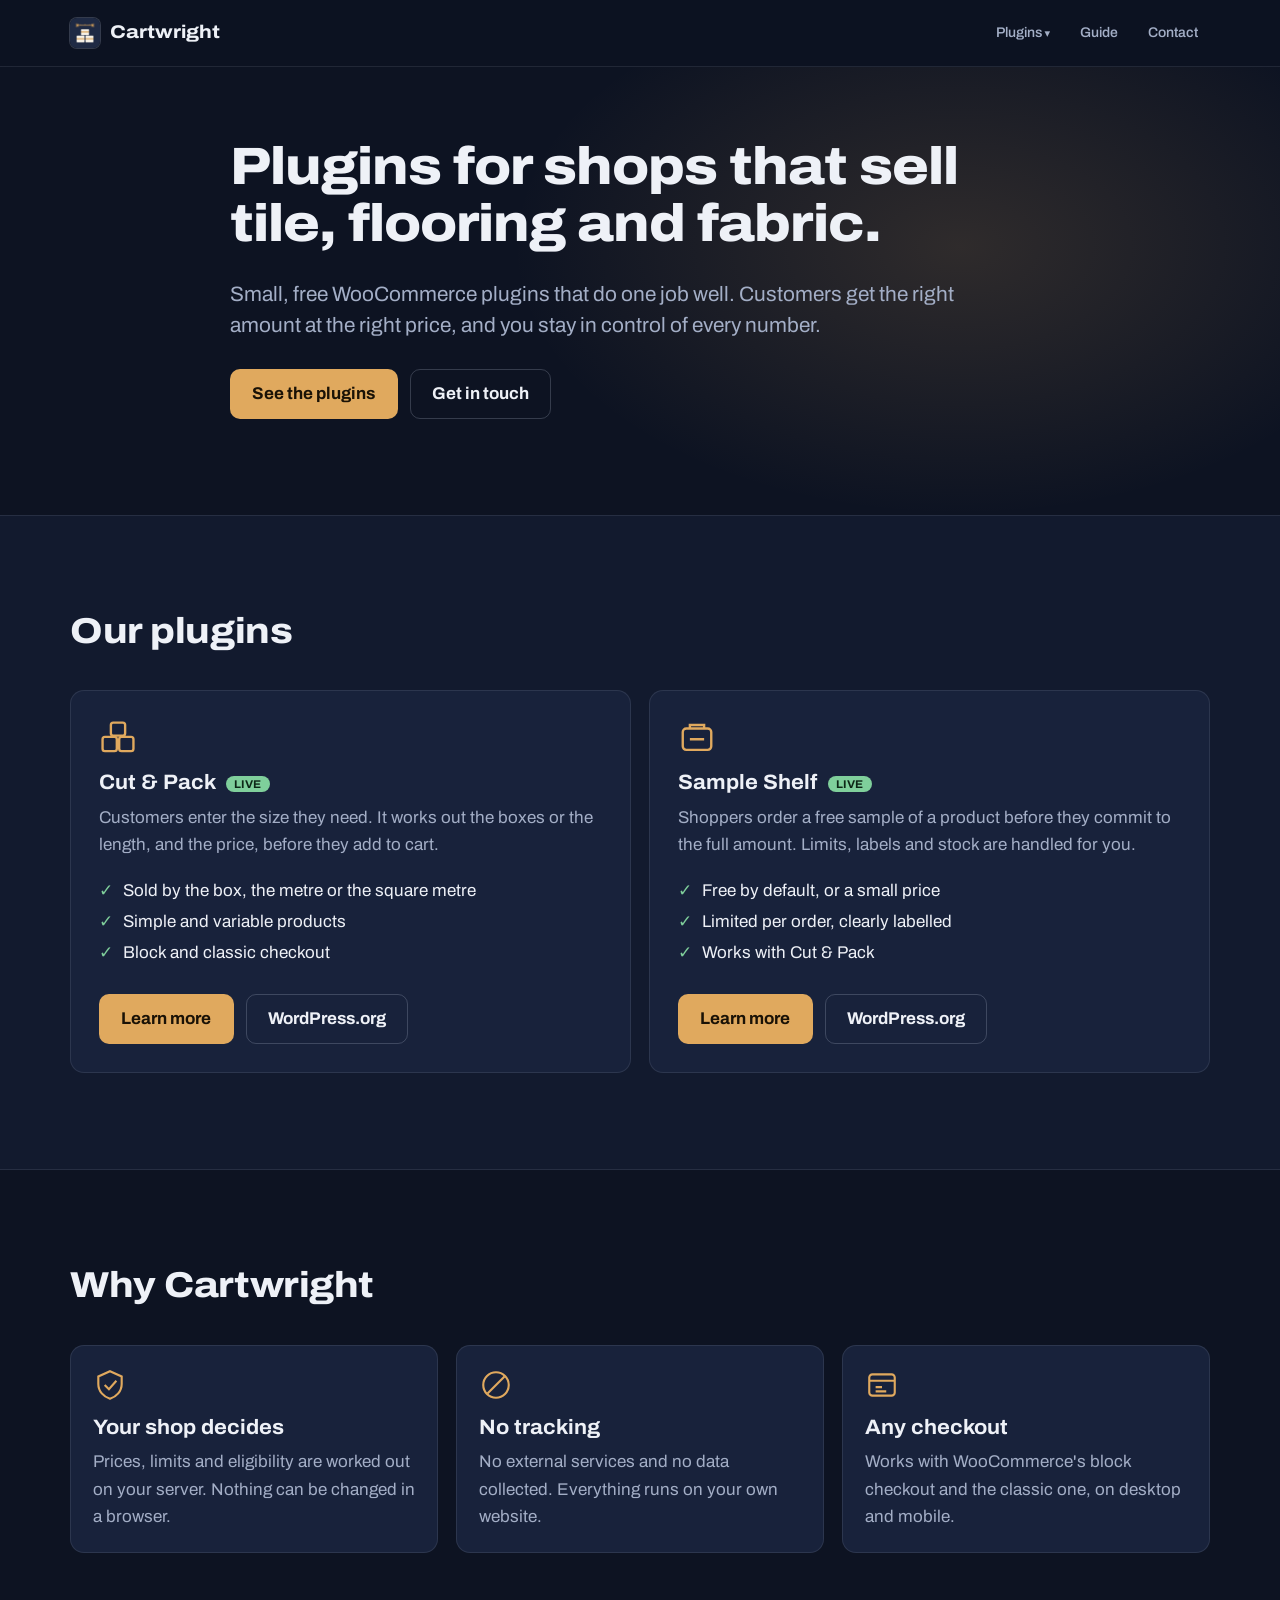
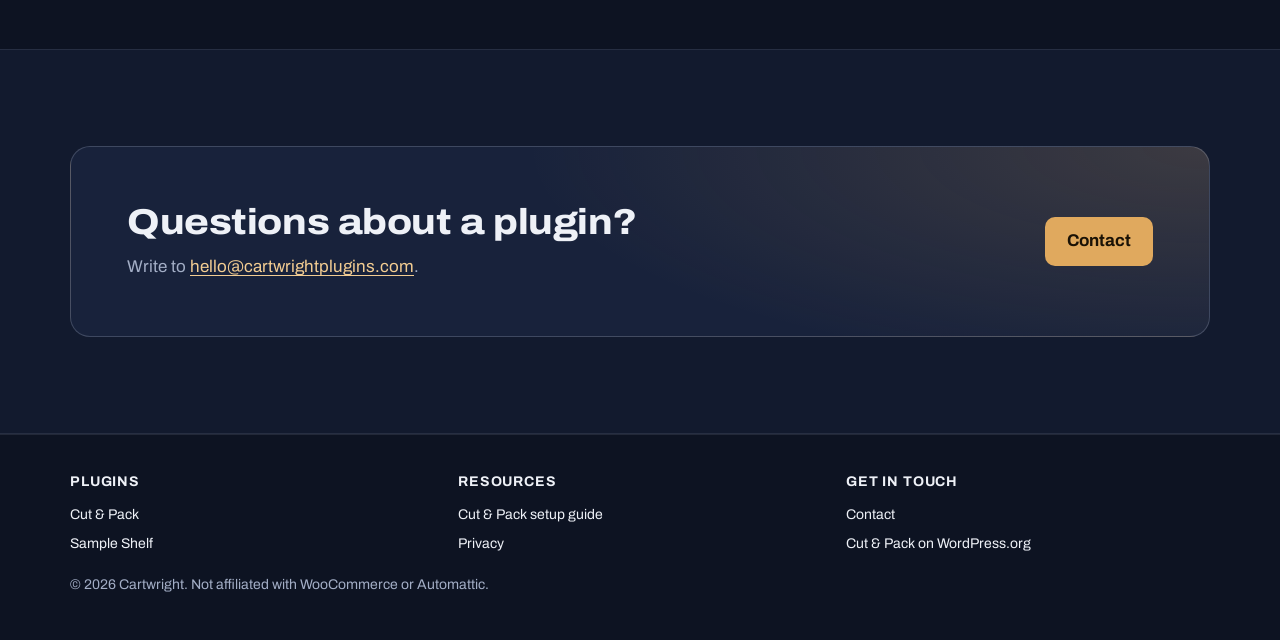
==== commit 7b76fe76: "Sample Shelf is live on WordPress.org: badges, card and page link Co-Authored-By: Claude Sonnet 5.5 " ====
--- a/index.html
+++ b/index.html
@@ -19,7 +19,7 @@
 					<summary>Plugins</summary>
 					<div class="menu-panel">
 						<a href="cut-and-pack/"><strong>Cut &amp; Pack <span class="badge badge-live">Live</span></strong><span>Made-to-measure pricing: boxes, cut lengths, areas</span></a>
-						<a href="sample-shelf/"><strong>Sample Shelf <span class="badge badge-soon">Soon</span></strong><span>Free samples shoppers can order before they buy</span></a>
+						<a href="sample-shelf/"><strong>Sample Shelf <span class="badge badge-live">Live</span></strong><span>Free samples shoppers can order before they buy</span></a>
 					</div>
 				</details>
 				<a href="docs/">Guide</a>
@@ -64,7 +64,7 @@
 					</article>
 					<article class="card">
 						<svg viewBox="0 0 32 32" fill="none" stroke="currentColor" stroke-width="2" aria-hidden="true"><rect x="4" y="8" width="24" height="18" rx="3"/><path d="M10 8V5h12v3M10 17h12"/></svg>
-						<h3>Sample Shelf <span class="badge badge-soon">Coming soon</span></h3>
+						<h3>Sample Shelf <span class="badge badge-live">Live</span></h3>
 						<p>Shoppers order a free sample of a product before they commit to the full amount. Limits, labels and stock are handled for you.</p>
 						<ul class="ticks">
 							<li>Free by default, or a small price</li>
@@ -72,8 +72,8 @@
 							<li>Works with Cut &amp; Pack</li>
 						</ul>
 						<div class="actions">
-							<a class="btn btn-ghost" href="sample-shelf/">Learn more</a>
-							<span class="btn btn-disabled" aria-disabled="true">WordPress.org: under review</span>
+							<a class="btn btn-primary" href="sample-shelf/">Learn more</a>
+							<a class="btn btn-ghost" href="https://wordpress.org/plugins/sample-shelf-for-woocommerce/">WordPress.org</a>
 						</div>
 					</article>
 				</div>
